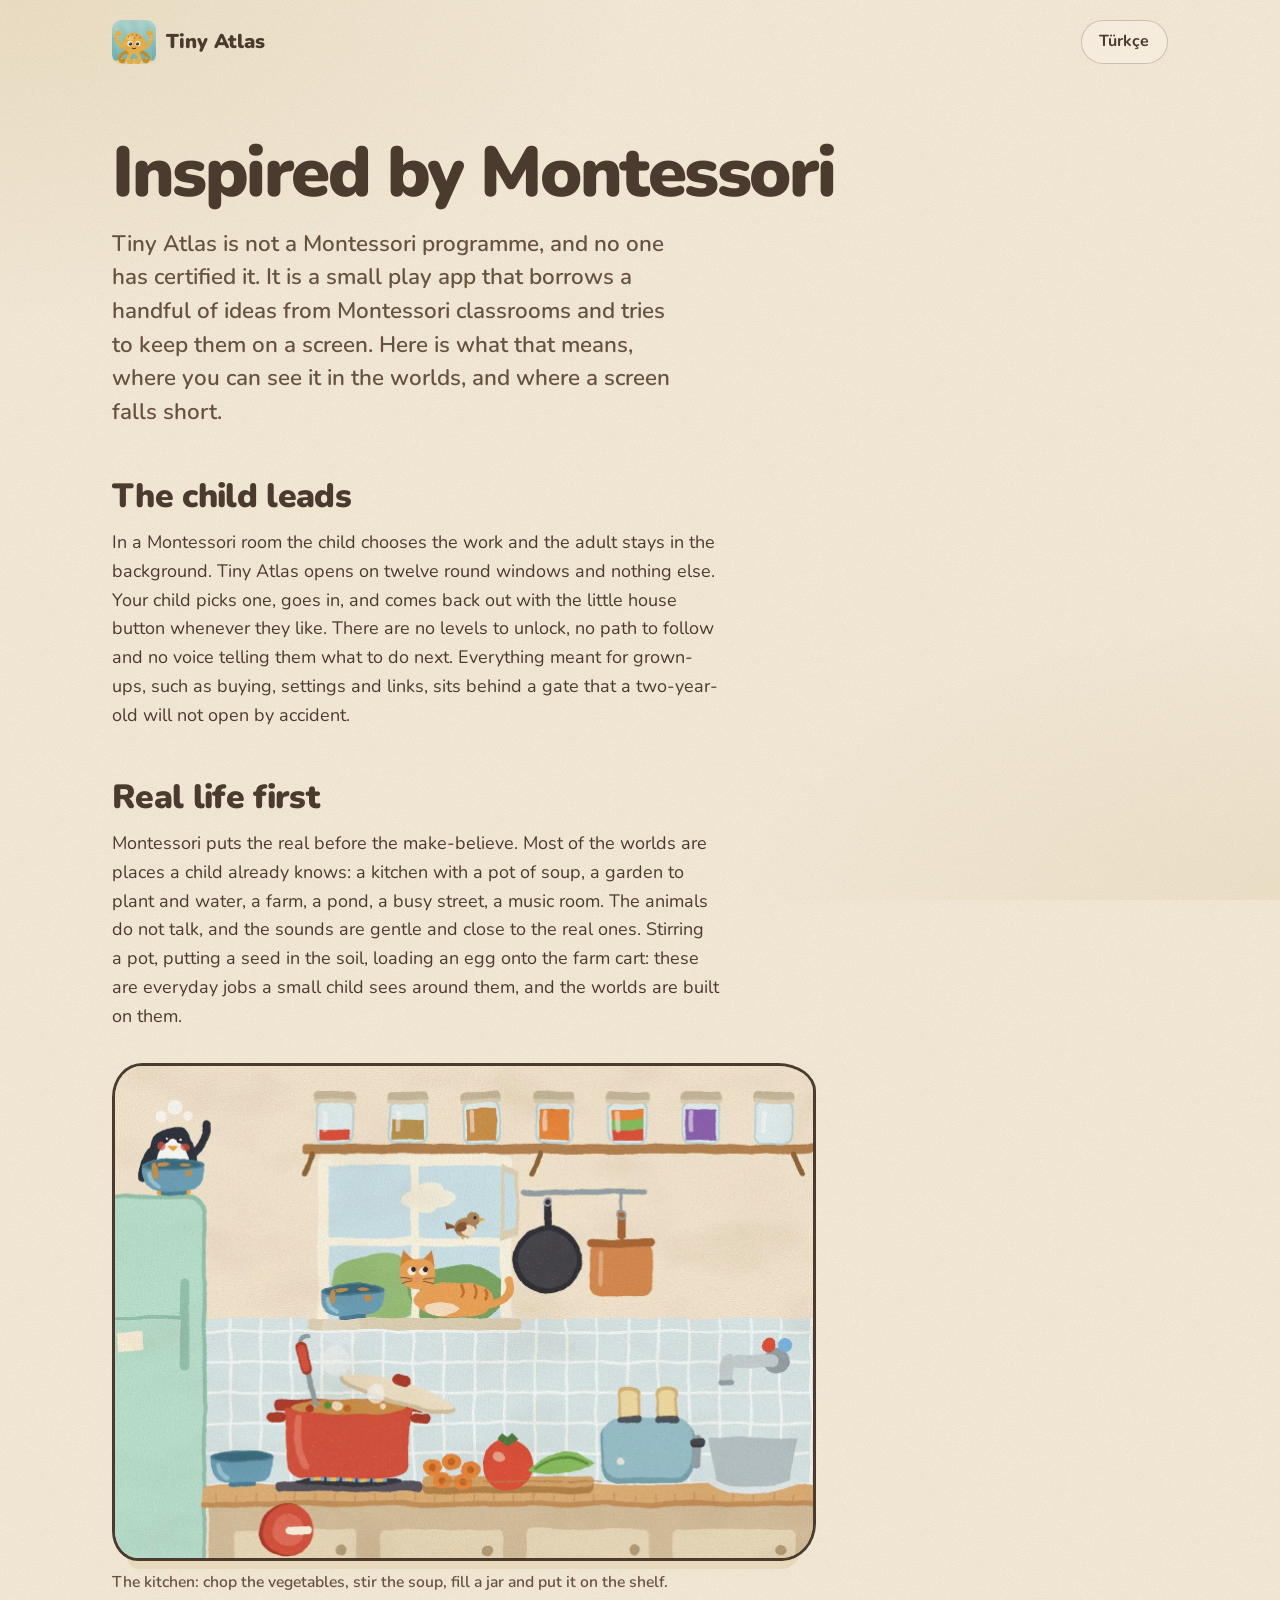
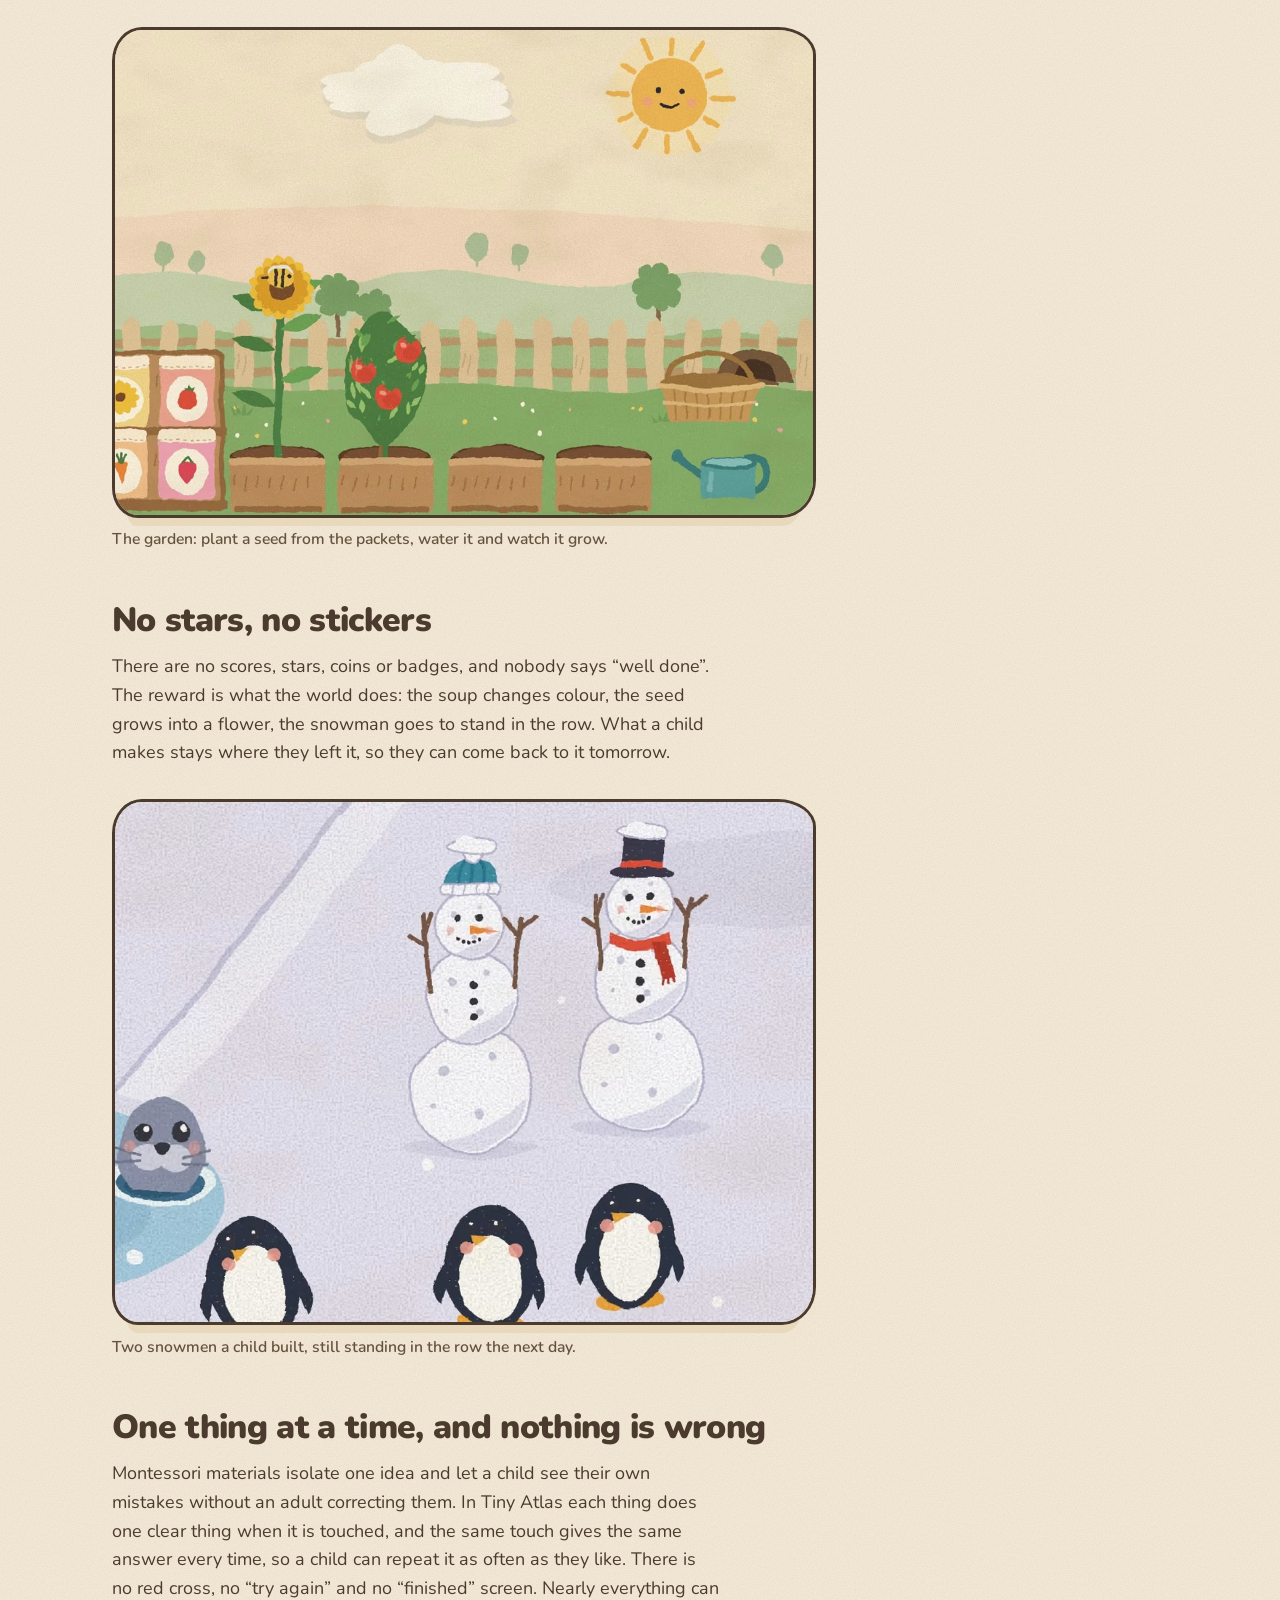
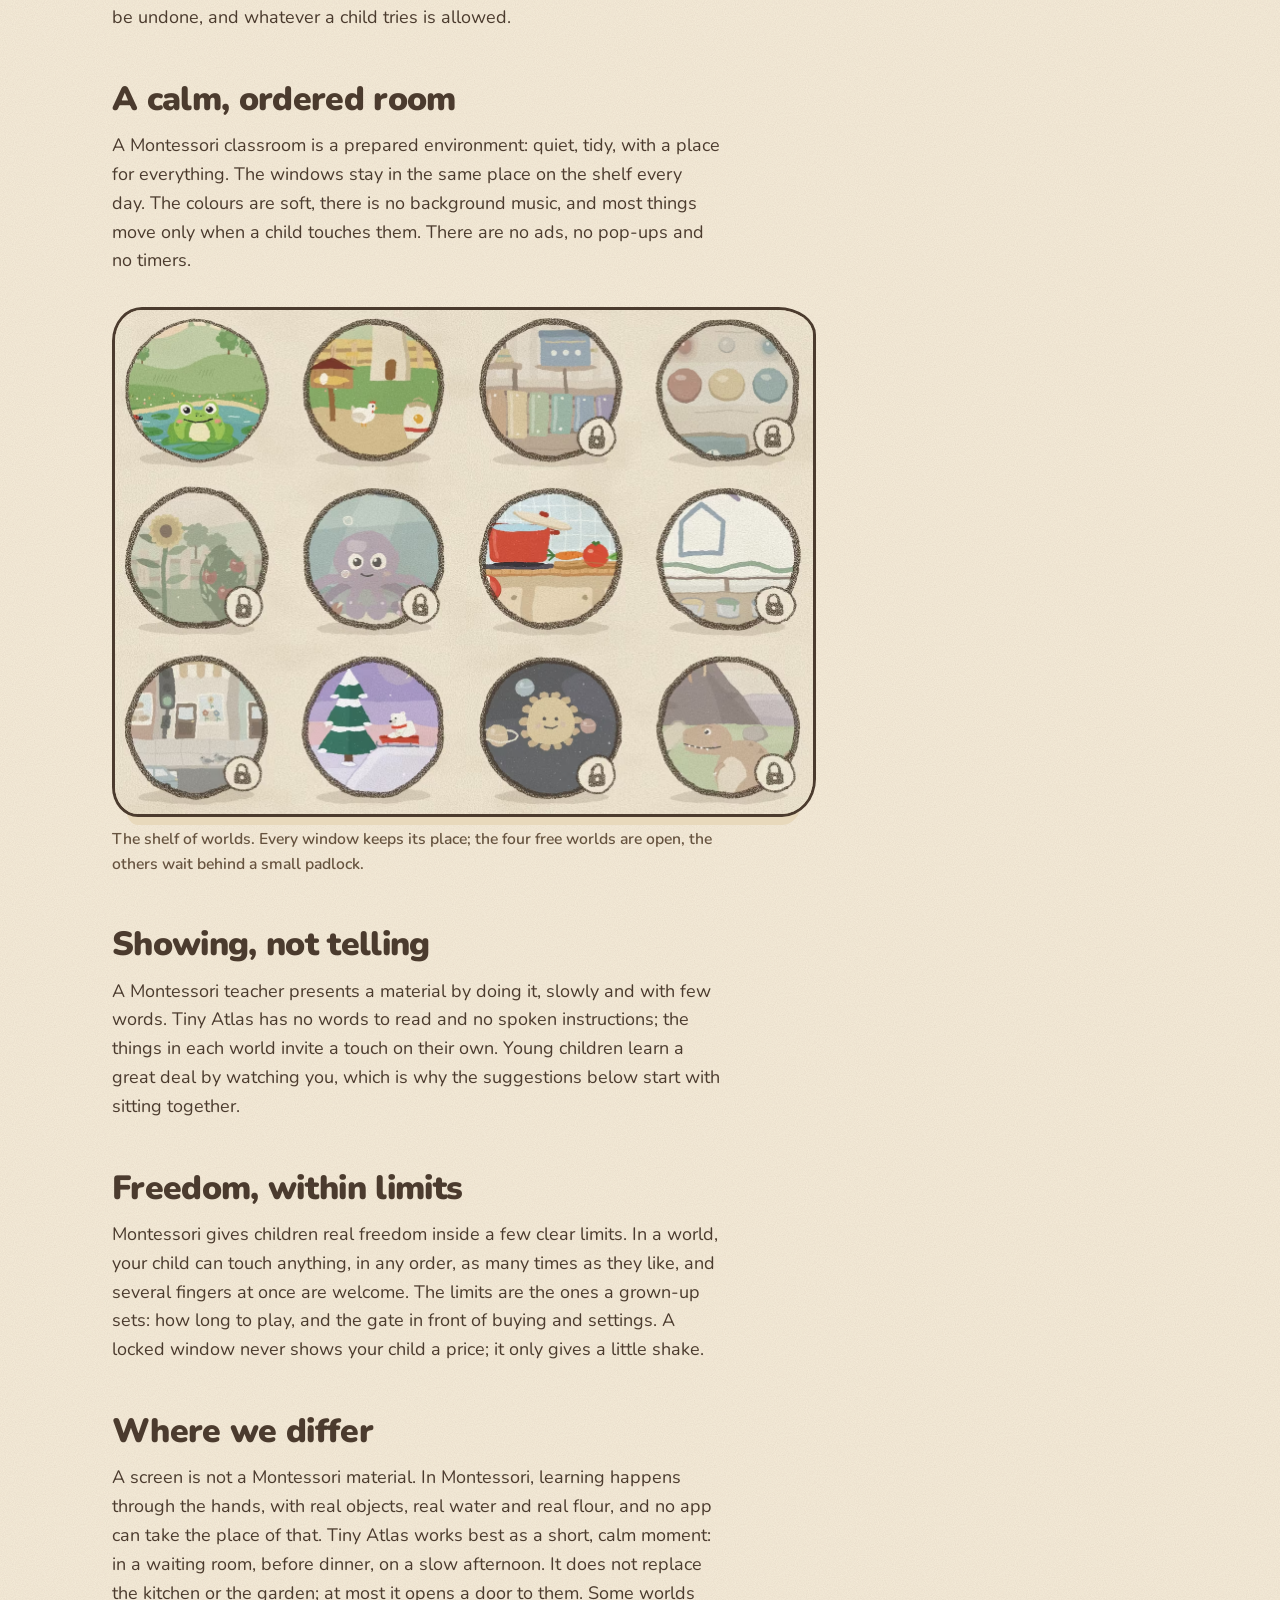
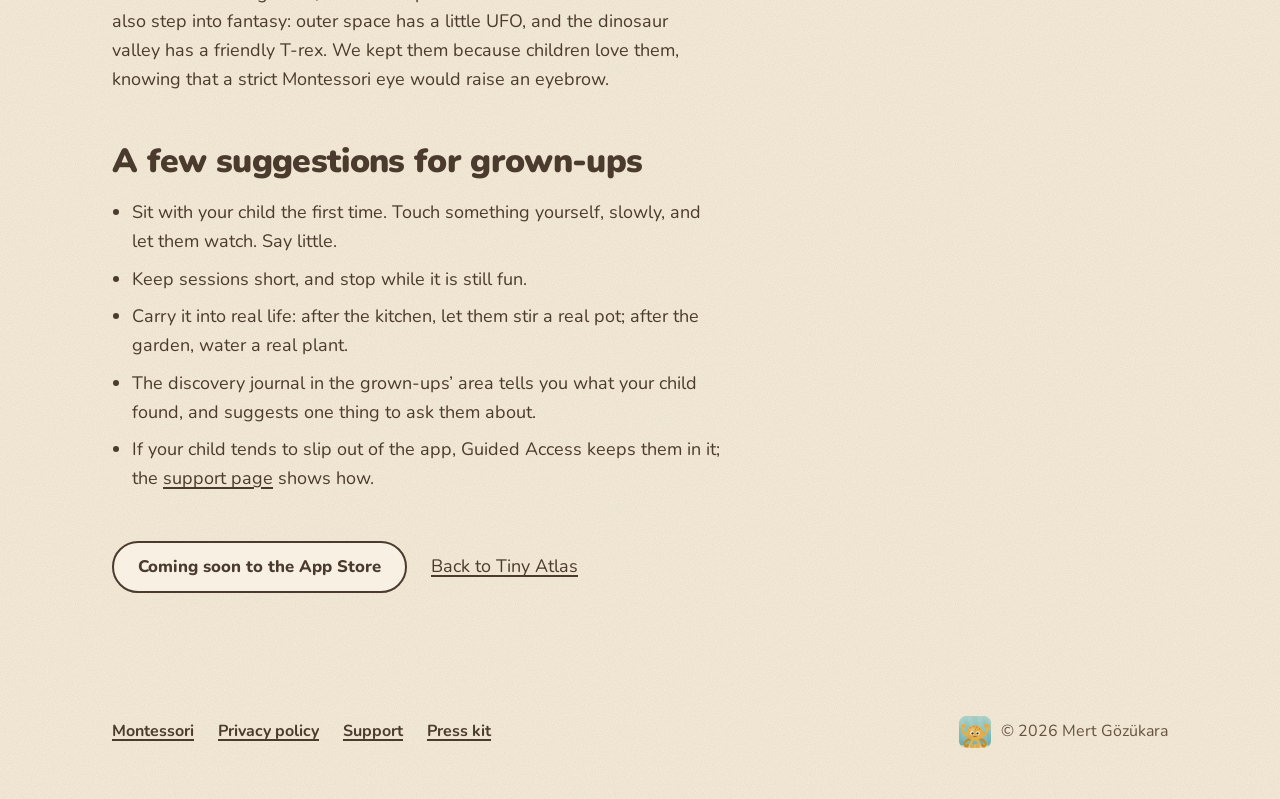
==== montessori/index.html @ 341bbd43 "Montessori: a landing section, an article page in both languages, and SEO - Landing (EN/TR): "Inspir" ====
<!doctype html>
<html lang="en">
<head>
<meta charset="utf-8">
<meta name="viewport" content="width=device-width, initial-scale=1">
<title>How Tiny Atlas follows Montessori ideas – Montessori-inspired play for ages 2–6</title>
<meta name="description" content="Which Montessori principles a play app can keep, how you see them in Tiny Atlas’s worlds, and where a screen falls short. For parents of toddlers and preschool children.">
<link rel="canonical" href="https://playtinyatlas.com/montessori/">
<link rel="alternate" hreflang="en" href="https://playtinyatlas.com/montessori/">
<link rel="alternate" hreflang="tr" href="https://playtinyatlas.com/tr/montessori/">
<link rel="alternate" hreflang="x-default" href="https://playtinyatlas.com/montessori/">
<meta name="theme-color" content="#F3E9D6">
<meta property="og:type" content="article">
<meta property="og:site_name" content="Tiny Atlas">
<meta property="og:title" content="How Tiny Atlas follows Montessori ideas – Montessori-inspired play for ages 2–6">
<meta property="og:description" content="Which Montessori principles a play app can keep, how you see them in Tiny Atlas’s worlds, and where a screen falls short. For parents of toddlers and preschool children.">
<meta property="og:url" content="https://playtinyatlas.com/montessori/">
<meta property="og:image" content="https://playtinyatlas.com/assets/home/kitchen-1400.jpg">
<meta property="og:image:width" content="1400">
<meta property="og:image:height" content="987">
<meta property="og:image:alt" content="The kitchen world: soup bubbling on the stove, vegetables on the board, jars on the shelf and a cat in the window">
<meta property="og:locale" content="en_US">
<meta property="og:locale:alternate" content="tr_TR">
<meta name="twitter:card" content="summary_large_image">
<meta name="twitter:title" content="How Tiny Atlas follows Montessori ideas – Montessori-inspired play for ages 2–6">
<meta name="twitter:description" content="Which Montessori principles a play app can keep, how you see them in Tiny Atlas’s worlds, and where a screen falls short. For parents of toddlers and preschool children.">
<meta name="twitter:image" content="https://playtinyatlas.com/assets/home/kitchen-1400.jpg">
<script type="application/ld+json">{
 "@context": "https://schema.org",
 "@type": "Article",
 "headline": "Inspired by Montessori",
 "description": "Which Montessori principles a play app can keep, how you see them in Tiny Atlas’s worlds, and where a screen falls short. For parents of toddlers and preschool children.",
 "inLanguage": "en",
 "datePublished": "2026-10-12",
 "dateModified": "2026-10-12",
 "author": {
  "@type": "Person",
  "name": "Mert Gözükara"
 },
 "publisher": {
  "@type": "Person",
  "name": "Mert Gözükara"
 },
 "image": [
  "https://playtinyatlas.com/assets/home/kitchen-1400.jpg",
  "https://playtinyatlas.com/assets/home/garden-1200.jpg"
 ],
 "mainEntityOfPage": "https://playtinyatlas.com/montessori/",
 "about": {
  "@type": "SoftwareApplication",
  "name": "Tiny Atlas",
  "applicationCategory": "EducationalApplication",
  "operatingSystem": "iOS, iPadOS"
 }
}</script>
<link rel="icon" href="/favicon.ico" sizes="32x32">
<link rel="icon" type="image/png" sizes="192x192" href="/assets/img/icon-192.png">
<link rel="apple-touch-icon" href="/apple-touch-icon.png">
<link rel="preconnect" href="https://fonts.googleapis.com">
<link rel="preconnect" href="https://fonts.gstatic.com" crossorigin>
<link rel="stylesheet" href="https://fonts.googleapis.com/css2?family=Nunito:wght@400;600;700;800;900&amp;display=swap">
<link rel="stylesheet" href="/assets/site.css">
<link rel="stylesheet" href="/assets/home.css">
</head>
<body>
<a class="skip" href="#main">Skip to content</a>
<header class="top">
  <a class="brand" href="/"><img src="/assets/img/mark.png" alt="" width="44" height="44">Tiny Atlas</a>
  <a class="lang" href="/tr/montessori/" hreflang="tr" lang="tr">Türkçe</a>
</header>
<main id="main" class="page">
 <article class="article">
  <h1>Inspired by Montessori</h1>
  <p class="lede">Tiny Atlas is not a Montessori programme, and no one has certified it. It is a small play app that borrows a handful of ideas from Montessori classrooms and tries to keep them on a screen. Here is what that means, where you can see it in the worlds, and where a screen falls short.</p>
  <h2>The child leads</h2>
  <p>In a Montessori room the child chooses the work and the adult stays in the background. Tiny Atlas opens on twelve round windows and nothing else. Your child picks one, goes in, and comes back out with the little house button whenever they like. There are no levels to unlock, no path to follow and no voice telling them what to do next. Everything meant for grown-ups, such as buying, settings and links, sits behind a gate that a two-year-old will not open by accident.</p>
  <h2>Real life first</h2>
  <p>Montessori puts the real before the make-believe. Most of the worlds are places a child already knows: a kitchen with a pot of soup, a garden to plant and water, a farm, a pond, a busy street, a music room. The animals do not talk, and the sounds are gentle and close to the real ones. Stirring a pot, putting a seed in the soil, loading an egg onto the farm cart: these are everyday jobs a small child sees around them, and the worlds are built on them.</p>
  <figure class="shot"><div class="frame"><picture><source type="image/avif" srcset="/assets/home/kitchen-700.avif 700w, /assets/home/kitchen-1400.avif 1400w" sizes="(min-width: 760px) 44rem, 100vw"><source type="image/webp" srcset="/assets/home/kitchen-700.webp 700w, /assets/home/kitchen-1400.webp 1400w" sizes="(min-width: 760px) 44rem, 100vw"><img src="/assets/home/kitchen-700.jpg" srcset="/assets/home/kitchen-700.jpg 700w, /assets/home/kitchen-1400.jpg 1400w" sizes="(min-width: 760px) 44rem, 100vw" width="1400" height="987" alt="The kitchen world: soup bubbling on the stove, vegetables on the board, jars on the shelf and a cat in the window" loading="lazy" decoding="async"></picture></div><figcaption class="cap">The kitchen: chop the vegetables, stir the soup, fill a jar and put it on the shelf.</figcaption></figure>
  <figure class="shot"><div class="frame"><picture><source type="image/avif" srcset="/assets/home/garden-600.avif 600w, /assets/home/garden-1200.avif 1200w" sizes="(min-width: 760px) 44rem, 100vw"><source type="image/webp" srcset="/assets/home/garden-600.webp 600w, /assets/home/garden-1200.webp 1200w" sizes="(min-width: 760px) 44rem, 100vw"><img src="/assets/home/garden-600.jpg" srcset="/assets/home/garden-600.jpg 600w, /assets/home/garden-1200.jpg 1200w" sizes="(min-width: 760px) 44rem, 100vw" width="1200" height="833" alt="The garden world: a sunflower and a tomato plant in pots by a fence, seed packets and a watering can" loading="lazy" decoding="async"></picture></div><figcaption class="cap">The garden: plant a seed from the packets, water it and watch it grow.</figcaption></figure>
  <h2>No stars, no stickers</h2>
  <p>There are no scores, stars, coins or badges, and nobody says “well done”. The reward is what the world does: the soup changes colour, the seed grows into a flower, the snowman goes to stand in the row. What a child makes stays where they left it, so they can come back to it tomorrow.</p>
  <figure class="shot"><div class="frame"><picture><source type="image/avif" srcset="/assets/home/made-snowmen.avif"><source type="image/webp" srcset="/assets/home/made-snowmen.webp"><img src="/assets/home/made-snowmen.jpg" width="960" height="715" alt="Two snowmen in a bobble hat and a top hat standing in a row by the penguins" loading="lazy" decoding="async"></picture></div><figcaption class="cap">Two snowmen a child built, still standing in the row the next day.</figcaption></figure>
  <h2>One thing at a time, and nothing is wrong</h2>
  <p>Montessori materials isolate one idea and let a child see their own mistakes without an adult correcting them. In Tiny Atlas each thing does one clear thing when it is touched, and the same touch gives the same answer every time, so a child can repeat it as often as they like. There is no red cross, no “try again” and no “finished” screen. Nearly everything can be undone, and whatever a child tries is allowed.</p>
  <h2>A calm, ordered room</h2>
  <p>A Montessori classroom is a prepared environment: quiet, tidy, with a place for everything. The windows stay in the same place on the shelf every day. The colours are soft, there is no background music, and most things move only when a child touches them. There are no ads, no pop-ups and no timers.</p>
  <figure class="shot"><div class="frame"><picture><source type="image/avif" srcset="/assets/home/picker-700.avif 700w, /assets/home/picker-1400.avif 1400w" sizes="(min-width: 760px) 44rem, 100vw"><source type="image/webp" srcset="/assets/home/picker-700.webp 700w, /assets/home/picker-1400.webp 1400w" sizes="(min-width: 760px) 44rem, 100vw"><img src="/assets/home/picker-700.jpg" srcset="/assets/home/picker-700.jpg 700w, /assets/home/picker-1400.jpg 1400w" sizes="(min-width: 760px) 44rem, 100vw" width="1400" height="1011" alt="The world picker: twelve round windows in three rows; the pond, the farm, the kitchen and winter are open, the other eight have a small padlock" loading="lazy" decoding="async"></picture></div><figcaption class="cap">The shelf of worlds. Every window keeps its place; the four free worlds are open, the others wait behind a small padlock.</figcaption></figure>
  <h2>Showing, not telling</h2>
  <p>A Montessori teacher presents a material by doing it, slowly and with few words. Tiny Atlas has no words to read and no spoken instructions; the things in each world invite a touch on their own. Young children learn a great deal by watching you, which is why the suggestions below start with sitting together.</p>
  <h2>Freedom, within limits</h2>
  <p>Montessori gives children real freedom inside a few clear limits. In a world, your child can touch anything, in any order, as many times as they like, and several fingers at once are welcome. The limits are the ones a grown-up sets: how long to play, and the gate in front of buying and settings. A locked window never shows your child a price; it only gives a little shake.</p>
  <h2>Where we differ</h2>
  <p>A screen is not a Montessori material. In Montessori, learning happens through the hands, with real objects, real water and real flour, and no app can take the place of that. Tiny Atlas works best as a short, calm moment: in a waiting room, before dinner, on a slow afternoon. It does not replace the kitchen or the garden; at most it opens a door to them. Some worlds also step into fantasy: outer space has a little UFO, and the dinosaur valley has a friendly T-rex. We kept them because children love them, knowing that a strict Montessori eye would raise an eyebrow.</p>
  <h2>A few suggestions for grown-ups</h2>
  <ul class="tips"><li>Sit with your child the first time. Touch something yourself, slowly, and let them watch. Say little.</li><li>Keep sessions short, and stop while it is still fun.</li><li>Carry it into real life: after the kitchen, let them stir a real pot; after the garden, water a real plant.</li><li>The discovery journal in the grown-ups’ area tells you what your child found, and suggests one thing to ask them about.</li><li>If your child tends to slip out of the app, Guided Access keeps them in it; the <a href="/support/">support page</a> shows how.</li></ul>
  <div class="end">
   <!-- App Store: Apple's official badge goes here once the app is live (see the landing page). -->
   <p class="store-soon">Coming soon to the App Store</p>
   <a href="/">Back to Tiny Atlas</a>
  </div>
 </article>
</main>
<footer class="foot">
  <nav aria-label="Site">
    <a href="/montessori/">Montessori</a>
    <a href="/privacy/">Privacy policy</a>
    <a href="/support/">Support</a>
    <a href="/press/">Press kit</a>
  </nav>
  <p class="mark"><img src="/assets/img/mark.png" alt="" width="32" height="32">© 2026 Mert Gözükara</p>
</footer>
</body>
</html>
---- assets/site.css ----
/* Tiny Atlas: the app's own paper and ink. */
:root {
  --paper: #F3E9D6;
  --paper-light: #F8F1E3;
  --paper-deep: #E8D9BC;
  --ink: #4B3B2E;
  --ink-soft: #66533F;
  --line: rgba(75, 59, 46, 0.24);
  --pond: #D3E2BC;
  --sky: #CFE5EE;
  --sun: #F5DBA5;
  --berry: #F0D0C6;
  --lilac: #DDD5EA;
  --measure: 38rem;
  --gutter: clamp(1.25rem, 5vw, 3rem);
}

*, *::before, *::after { box-sizing: border-box; }

html { -webkit-text-size-adjust: 100%; text-size-adjust: 100%; }

body {
  margin: 0;
  min-height: 100vh;
  display: flex;
  flex-direction: column;
  font-family: "Nunito", ui-rounded, "SF Pro Rounded", system-ui, sans-serif;
  font-size: 1.125rem;
  line-height: 1.6;
  color: var(--ink);
  background-color: var(--paper);
  background-image:
    url("data:image/svg+xml,%3Csvg xmlns='http://www.w3.org/2000/svg' width='220' height='220'%3E%3Cfilter id='n'%3E%3CfeTurbulence type='fractalNoise' baseFrequency='.9' numOctaves='3' stitchTiles='stitch'/%3E%3CfeColorMatrix values='0 0 0 0 .29 0 0 0 0 .23 0 0 0 0 .18 .16 0 0 0 -.04'/%3E%3C/filter%3E%3Crect width='100%25' height='100%25' filter='url(%23n)'/%3E%3C/svg%3E"),
    radial-gradient(ellipse 70% 50% at 0% 0%, rgba(232, 217, 188, 0.7), transparent 70%),
    radial-gradient(ellipse 60% 45% at 100% 100%, rgba(232, 217, 188, 0.55), transparent 70%);
  background-attachment: scroll, fixed, fixed;
}

img, svg { display: block; max-width: 100%; }

a { color: var(--ink); text-decoration-thickness: 1.5px; text-underline-offset: 0.18em; }
a:hover { text-decoration-thickness: 2.5px; }
:focus-visible { outline: 3px solid var(--ink); outline-offset: 3px; border-radius: 6px; }

h1, h2, h3 { line-height: 1.15; margin: 0; text-wrap: balance; }
h1 { font-weight: 900; letter-spacing: -0.02em; }
h2 { font-size: clamp(1.6rem, 3.4vw, 2.1rem); font-weight: 900; letter-spacing: -0.01em; }
h3 { font-size: 1.2rem; font-weight: 800; }
p { margin: 0; text-wrap: pretty; }
p + p { margin-top: 1em; }

.skip {
  position: absolute; left: -999px; top: 0.5rem;
  background: var(--paper-light); padding: 0.5rem 1rem; border: 1.5px solid var(--ink); border-radius: 999px;
}
.skip:focus { left: 0.5rem; z-index: 10; }

/* Header */
.top {
  display: flex; align-items: center; justify-content: space-between; gap: 1rem;
  padding: 1.25rem var(--gutter);
}
.brand { display: inline-flex; align-items: center; gap: 0.6rem; text-decoration: none; font-weight: 900; font-size: 1.25rem; letter-spacing: -0.01em; }
.brand img { width: 44px; height: 44px; }
.brand:hover { text-decoration: none; }
.lang {
  display: inline-flex; align-items: center; min-height: 44px;
  padding: 0.35rem 1.1rem; border: 1.5px solid var(--line); border-radius: 999px;
  text-decoration: none; font-weight: 700; font-size: 1rem; background: rgba(248, 241, 227, 0.6);
}
.lang:hover { border-color: var(--ink); }

main { flex: 1; }

/* Text pages */
.page { padding: clamp(1.5rem, 5vw, 3.5rem) var(--gutter) clamp(3rem, 8vw, 5rem); }
.page h1 { font-size: clamp(2.3rem, 6vw, 3.4rem); margin-bottom: 0.75rem; }
.page .meta { color: var(--ink-soft); font-weight: 600; margin-bottom: 2.25rem; }
.page h2 { font-size: clamp(1.35rem, 3vw, 1.6rem); margin: 2.5rem 0 0.75rem; }
.page p, .page li { max-width: var(--measure); }
.page strong { font-weight: 800; }
.page ul, .page ol { padding-left: 1.25rem; }
.page li + li { margin-top: 0.4rem; }

.big { font-size: clamp(1.25rem, 2.4vw, 1.45rem); line-height: 1.55; }

/* Tinted chip: a soft blob with a line glyph (support pages) */
.chip { width: 3.25rem; height: 3.25rem; }
.chip .bg { stroke: none; }
.chip .glyph { fill: none; stroke: var(--ink); stroke-width: 2.4; stroke-linecap: round; stroke-linejoin: round; }

/* Contact note: full hairline, a soft wash and a tinted chip */
.note {
  display: grid; grid-template-columns: 3.25rem 1fr; gap: 1rem; align-items: center;
  max-width: var(--measure); padding: 1.25rem 1.5rem; margin: 0 0 2.5rem;
  border: 1px solid var(--line); border-radius: 28px;
  background: radial-gradient(ellipse 90% 140% at 0% 0%, rgba(207, 229, 238, 0.75), transparent 60%), var(--paper-light);
}
.note p { margin: 0; }
.note .email { font-size: 1.2rem; }
.note .hint { margin-top: 0.5rem; color: var(--ink-soft); font-size: 1rem; }
.note .chip { grid-row: auto; }
.email { font-weight: 800; overflow-wrap: break-word; }

/* FAQ */
.page .faq { max-width: var(--measure); margin: 0; padding: 0; list-style: none; }
.page .faq > li { margin: 0; }
.faq details { border-top: 1px solid var(--line); }
.faq li:last-child details { border-bottom: 1px solid var(--line); }
.faq summary {
  list-style: none; cursor: pointer; display: flex; justify-content: space-between; align-items: center; gap: 1rem;
  padding: 1.1rem 0; font-weight: 800; font-size: 1.15rem; line-height: 1.35;
}
.faq summary::-webkit-details-marker { display: none; }
.faq summary::after {
  content: ""; flex: 0 0 auto; width: 1.9rem; height: 1.9rem; border-radius: 50%;
  border: 1.5px solid var(--line);
  background: url("data:image/svg+xml,%3Csvg xmlns='http://www.w3.org/2000/svg' viewBox='0 0 20 20'%3E%3Cpath d='M10 5v10M5 10h10' stroke='%234B3B2E' stroke-width='2' stroke-linecap='round'/%3E%3C/svg%3E") center / 0.95rem no-repeat;
}
.faq details[open] summary::after {
  background-image: url("data:image/svg+xml,%3Csvg xmlns='http://www.w3.org/2000/svg' viewBox='0 0 20 20'%3E%3Cpath d='M5 10h10' stroke='%234B3B2E' stroke-width='2' stroke-linecap='round'/%3E%3C/svg%3E");
}
.faq .answer { padding: 0 0 1.4rem; }
.faq .answer p + p, .faq .answer p + ol, .faq .answer ol + p { margin-top: 0.8em; }
.faq ol { margin: 0; }

/* Press */
.facts-table { display: grid; grid-template-columns: max-content 1fr; gap: 0.55rem 1.75rem; max-width: var(--measure); margin: 0; }
.facts-table dt { font-weight: 800; }
.facts-table dd { margin: 0; color: var(--ink-soft); }
.icon-row { display: flex; flex-wrap: wrap; align-items: center; gap: 1.25rem 2rem; }
.icon-row img { width: 128px; height: 128px; border-radius: 28px; border: 1px solid var(--line); }
.downloads { display: flex; flex-wrap: wrap; gap: 0.75rem; list-style: none; padding: 0; margin: 0; }
.button {
  display: inline-flex; align-items: center; min-height: 44px; padding: 0.4rem 1.2rem;
  border: 1.5px solid var(--ink); border-radius: 999px; background: var(--paper-light);
  font-weight: 800; font-size: 1rem; text-decoration: none;
}
.button:hover { background: var(--paper-deep); }
.press-shots { list-style: none; margin: 0; padding: 0; display: grid; gap: 1.25rem; grid-template-columns: repeat(auto-fill, minmax(14rem, 1fr)); max-width: 64rem; }
.press-shots a { display: block; text-decoration: none; font-weight: 700; font-size: 1rem; }
.press-shots img { width: 100%; height: auto; border-radius: 16px; border: 1px solid var(--line); margin-bottom: 0.45rem; }
.press-shots span { display: block; color: var(--ink-soft); font-weight: 600; font-size: 0.9rem; }
.page .press-shots, .page .downloads { padding-left: 0; }
.page .press-shots li, .page .downloads li { margin: 0; }

/* Footer */
.foot {
  padding: 2.5rem var(--gutter) 3rem; display: flex; flex-wrap: wrap; align-items: center; justify-content: space-between; gap: 1rem 2rem;
  font-size: 1rem; color: var(--ink-soft);
}
.foot nav { display: flex; flex-wrap: wrap; gap: 0.25rem 1.5rem; }
.foot nav a { font-weight: 700; display: inline-block; padding: 0.4rem 0; }
.foot .mark { display: inline-flex; align-items: center; gap: 0.6rem; }
.foot .mark img { width: 32px; height: 32px; }

@media (max-width: 640px) {
  body { font-size: 1.0625rem; }
  .facts-table { grid-template-columns: 1fr; gap: 0.1rem; }
  .facts-table dd { margin-bottom: 0.7rem; }
  .foot { flex-direction: column; align-items: flex-start; }
  .note { grid-template-columns: 1fr; gap: 0.75rem; padding: 1.25rem; }
  .note .email { font-size: 1.1rem; }
}

/* One centred column for header, text pages and footer on wide screens */
.top, .page, .foot { width: 100%; max-width: 72rem; margin-left: auto; margin-right: auto; }
---- assets/home.css ----
/* Tiny Atlas landing (/ and /tr/). The paper, ink and footer come from site.css;
   this file is the landing's own: big round windows, one idea per screen. */
:root {
  --night: #26305A;
  --mint: #D6F1DF;
  --leaf: #3E7A55;
  --card: #FFFDF8;
  --page: 78rem;
  --pad: clamp(1rem, 5vw, 3.5rem);
  --step: clamp(5.5rem, 13vw, 11rem);
}

html { overflow-x: hidden; overflow-x: clip; }
.home main { flex: 1; }

/* Header: only the language switch */
.home .top { justify-content: flex-end; padding-top: 1rem; padding-bottom: 0; }

/* Type */
.home h1 {
  font-size: clamp(3.9rem, 11.5vw, 8.75rem);
  font-weight: 900; letter-spacing: -0.045em; line-height: 0.86;
}
.home h2 {
  font-size: clamp(2.6rem, 6.6vw, 5.4rem);
  font-weight: 900; letter-spacing: -0.035em; line-height: 0.94;
  margin: 0;
}
.say {
  margin-top: clamp(1rem, 2vw, 1.5rem);
  max-width: 27ch;
  font-size: clamp(1.15rem, 1.7vw, 1.45rem); line-height: 1.4; font-weight: 600;
  color: var(--ink-soft);
}
.aside {
  margin-top: 1.25rem; max-width: 34ch;
  font-size: 1.02rem; line-height: 1.45; font-weight: 700; color: var(--ink);
}

/* Sections: one idea each, a lot of air between them */
.band { width: 100%; max-width: var(--page); margin: 0 auto; padding: var(--step) var(--pad) 0; }

.split { display: grid; gap: clamp(2rem, 5vw, 4.5rem); align-items: center; }
@media (min-width: 900px) {
  .split { grid-template-columns: minmax(0, 0.85fr) minmax(0, 1.15fr); }
  .split--flip { grid-template-columns: minmax(0, 1.15fr) minmax(0, 0.85fr); }
  .split--flip > .words { order: 2; }
}

/* A round window: the media clipped to a hand-drawn ring, a soft shadow on the paper under it */
.win { position: relative; aspect-ratio: 1; width: 100%; }
.win::after {
  content: ""; position: absolute; left: 12%; right: 12%; bottom: -7%; height: 9%;
  border-radius: 50%; background: var(--paper-deep); z-index: -1;
}
.win__media { position: absolute; inset: 0; overflow: hidden; background: var(--paper-deep); }
.win__media img, .win__media video { width: 100%; height: 100%; object-fit: cover; display: block; }
.win__ring { position: absolute; inset: 0; width: 100%; height: 100%; overflow: visible; fill: none; pointer-events: none; }
.win__ring use { stroke: var(--ink); stroke-width: var(--ring, 4px); stroke-linejoin: round; vector-effect: non-scaling-stroke; }
.win__ring use + use { stroke-width: calc(var(--ring, 4px) * 0.45); opacity: 0.4; }
.clip-a { clip-path: url(#clip-a); -webkit-clip-path: url(#clip-a); }
.clip-b { clip-path: url(#clip-b); -webkit-clip-path: url(#clip-b); }
.clip-c { clip-path: url(#clip-c); -webkit-clip-path: url(#clip-c); }
.clip-d { clip-path: url(#clip-d); -webkit-clip-path: url(#clip-d); }

/* A hand-cut frame for wide pictures: ink all the way round, corners that do not quite match */
.frame {
  position: relative; overflow: hidden; margin: 0;
  border: 3px solid var(--ink);
  border-radius: 30px 38px 34px 26px / 34px 28px 38px 30px;
  background: var(--paper-deep);
  box-shadow: 0 1.4rem 0 -0.9rem var(--paper-deep);
}
.frame img, .frame video { display: block; width: 100%; height: auto; }

/* Hero */
.hero { padding-top: clamp(1.5rem, 5vw, 3.5rem); }
.hero .words { padding-top: 1rem; }
.hero .say { max-width: 24ch; }
.store { margin-top: clamp(1.75rem, 3vw, 2.5rem); display: flex; }
.store-soon {
  display: inline-flex; align-items: center; min-height: 52px;
  padding: 0.75rem 1.5rem; border-radius: 999px;
  border: 2.5px solid var(--ink); background: var(--paper-light);
  font-weight: 800; font-size: 1.05rem; line-height: 1.2; color: var(--ink);
}
.stage { position: relative; width: min(100%, 38rem); margin: 0 auto; padding: 4% 6% 8% 2%; }
.stage .win--big { --ring: 6px; }
.stage .win--s1, .stage .win--s2 { position: absolute; --ring: 3.5px; }
.stage .win--s1 { width: 27%; left: -3%; top: -2%; }
.stage .win--s2 { width: 24%; right: -1%; bottom: 2%; }

/* The one entrance: the windows open, nearest last */
@media (prefers-reduced-motion: no-preference) {
  .stage .win { animation: open 1s cubic-bezier(.2, .9, .3, 1.2) both; }
  .stage .win--big { animation-delay: .05s; }
  .stage .win--s1 { animation-delay: .35s; }
  .stage .win--s2 { animation-delay: .5s; }
  @keyframes open { from { opacity: 0; transform: scale(.82) rotate(-4deg); } }
}

/* The clip's pause button (moving pictures longer than five seconds need one) */
.play {
  position: absolute; z-index: 2; width: 44px; height: 44px; border-radius: 50%;
  border: 2px solid var(--ink); background: var(--paper-light); color: var(--ink);
  display: grid; place-items: center; cursor: pointer; padding: 0;
}
.play svg { width: 16px; height: 16px; fill: currentColor; }
.play .i-play { display: none; }
.play.paused .i-play { display: block; }
.play.paused .i-pause { display: none; }
.play[hidden] { display: none; }
.stage .play { left: 12%; bottom: 10%; }
.frame .play { right: 1rem; bottom: 1rem; }

/* Twelve windows, placed by hand rather than on a strict grid */
.twelve .words { text-align: center; }
.twelve h2 { margin: 0 auto; }
.worlds {
  list-style: none; margin: clamp(2.5rem, 6vw, 4.5rem) auto 0; padding: 0;
  display: grid; grid-template-columns: repeat(3, 1fr); gap: 1.6rem 1rem;
  max-width: 68rem;
}
.worlds li { --ring: 3px; }
.worlds li:nth-child(3n+2) { transform: translateY(1.2rem); }
@media (min-width: 760px) {
  .worlds { grid-template-columns: repeat(6, 1fr); gap: 2.4rem clamp(1rem, 2.2vw, 2rem); }
  .worlds li:nth-child(3n+2) { transform: none; }
  .worlds li:nth-child(even) { transform: translateY(1.6rem); }
}
@media (hover: hover) and (prefers-reduced-motion: no-preference) {
  .worlds .win { transition: transform .35s cubic-bezier(.2, .9, .3, 1.3); }
  .worlds li:hover .win { transform: rotate(-5deg) scale(1.06); }
}

/* Touch: the clip runs the whole width */
.touch .frame { margin-top: clamp(2rem, 4vw, 3.25rem); }
.touch .frame video { aspect-ratio: 1280 / 908; object-fit: cover; }

/* What they make: three pieces, laid out like a small wall */
.made-wall { display: grid; gap: clamp(1rem, 2.4vw, 1.75rem); }
@media (min-width: 640px) {
  .made-wall { grid-template-columns: 1.05fr 1fr; align-items: center; }
  .made-wall .p1 { grid-row: span 2; transform: rotate(-1.2deg); }
  .made-wall .p2 { transform: rotate(1deg) translateX(-0.5rem); }
  .made-wall .p3 { transform: rotate(-0.6deg); }
}

/* Journal: the grown-ups' page, drawn in the page's own type */
.journal {
  margin: 0; padding: clamp(1.1rem, 3vw, 1.75rem);
  background: #F4EEE4; border: 1px solid var(--line);
  border-radius: 34px 30px 36px 28px;
  box-shadow: 0 1.4rem 0 -0.9rem var(--paper-deep);
  display: grid; gap: 0.75rem; max-width: 34rem; justify-self: center; width: 100%;
  font-size: 1rem; line-height: 1.4; transform: rotate(-1deg);
}
.journal .j-title { font-weight: 900; font-size: 1.35rem; padding: 0 0.25rem 0.25rem; display: flex; align-items: center; gap: 0.6rem; }
.journal .j-title::before {
  content: ""; width: 0.6rem; height: 0.6rem; border-left: 2.5px solid var(--ink); border-bottom: 2.5px solid var(--ink);
  transform: rotate(45deg); margin-left: 0.25rem;
}
.j-card { background: var(--card); border-radius: 18px; padding: 0.95rem 1.1rem; }
.j-card.ask { background: var(--mint); }
.j-card b { display: block; font-weight: 800; font-size: 1.08rem; margin-bottom: 0.35rem; }
.j-find + .j-find { margin-top: 0.7rem; }
.j-find span { display: flex; justify-content: space-between; gap: 1rem; font-size: 0.88rem; font-weight: 700; color: var(--leaf); }
.j-find span i { font-style: normal; font-weight: 600; color: var(--ink-soft); }
.j-note { font-size: 0.88rem; color: var(--ink-soft); padding: 0.25rem 0.25rem 0; }

/* Price: the real picker, and the store again */
.price .store { margin-top: 1.75rem; }

/* Footer on the landing: one line, the language switch with the rest */
.home .foot { max-width: var(--page); margin: 0 auto; width: 100%; padding: var(--step) var(--pad) 2.5rem; }

@media (max-width: 899px) {
  .hero .split { gap: 2.25rem; }
  .stage { width: min(100%, 30rem); }
}
@media (max-width: 480px) {
  .stage { padding: 6% 4% 10% 4%; }
  .stage .play { left: 8%; bottom: 8%; }
  .frame { border-width: 2.5px; border-radius: 22px 28px 24px 20px / 24px 20px 28px 22px; }
}
@media (prefers-reduced-motion: reduce) {
  .journal, .made-wall .p1, .made-wall .p2, .made-wall .p3 { transform: none; }
}
.vh { position: absolute; width: 1px; height: 1px; margin: -1px; padding: 0; overflow: hidden; clip: rect(0 0 0 0); white-space: nowrap; border: 0; }
figure.win { margin: 0; }
.nw { white-space: nowrap; }
@media (min-width: 900px) {
  .hero .split { grid-template-columns: minmax(0, 0.8fr) minmax(0, 1.2fr); }
  .hero .stage { width: min(100%, 44rem); }
  .made .split { grid-template-columns: minmax(0, 0.95fr) minmax(0, 1.05fr); }
}

/* Montessori: a few short principles beside the real-life worlds */
.principles { list-style: none; margin: clamp(1.4rem, 2.5vw, 2rem) 0 0; padding: 0; max-width: 30rem; }
.principles li {
  position: relative; padding: 0.85rem 0 0.85rem 2.1rem;
  font-size: clamp(1.08rem, 1.5vw, 1.25rem); line-height: 1.38; font-weight: 700;
  border-top: 1px solid var(--line);
}
.principles li:last-child { border-bottom: 1px solid var(--line); }
.principles li::before {
  content: ""; position: absolute; left: 0.2rem; top: 1.12rem; width: 0.95rem; height: 0.95rem;
  border: 2.5px solid var(--ink); border-radius: 52% 48% 55% 45% / 47% 55% 45% 53%;
}
.more { margin-top: 1.5rem; font-weight: 800; font-size: 1.08rem; }
.more a { text-decoration-thickness: 2px; }
.m-stage { position: relative; padding: 8% 10% 12% 4%; }
.m-stage .frame { transform: rotate(0.8deg); }
.m-stage .win { position: absolute; --ring: 3.5px; }
.m-stage .m-w1 { width: 30%; right: 0; top: -2%; }
.m-stage .m-w2 { width: 26%; left: -2%; bottom: 0; }
@media (prefers-reduced-motion: reduce) { .m-stage .frame { transform: none; } }

/* The Montessori article */
.article { max-width: 46rem; }
.article h1 { font-size: clamp(2.6rem, 7vw, 4.4rem); font-weight: 900; letter-spacing: -0.035em; line-height: 0.95; margin-bottom: 1.25rem; }
.article .lede { font-size: clamp(1.2rem, 2.2vw, 1.4rem); line-height: 1.5; font-weight: 600; color: var(--ink-soft); max-width: 36rem; }
.article h2 { font-size: clamp(1.6rem, 3.6vw, 2.1rem); font-weight: 900; letter-spacing: -0.02em; margin: 3rem 0 0.8rem; }
.article p { max-width: 38rem; }
.article .frame { margin: 2rem 0 0.6rem; max-width: 44rem; }
.article figcaption.cap { font-size: 0.98rem; color: var(--ink-soft); font-weight: 600; max-width: 38rem; margin-top: 0.4rem; }
.article figure.shot { margin: 2rem 0 0; }
.article figure.shot .frame { margin: 0 0 0.6rem; }
.article ul.tips { padding-left: 1.25rem; max-width: 38rem; }
.article ul.tips li + li { margin-top: 0.55rem; }
.article .end { margin-top: 3rem; display: flex; flex-wrap: wrap; align-items: center; gap: 1rem 1.5rem; }
.article .store-soon { margin: 0; }
.article .pair { display: grid; gap: 1rem; margin: 2rem 0 0; grid-template-columns: 1fr 1fr; max-width: 44rem; }
.article .pair .frame { margin: 0; }
@media (max-width: 560px) { .article .pair { grid-template-columns: 1fr; } }
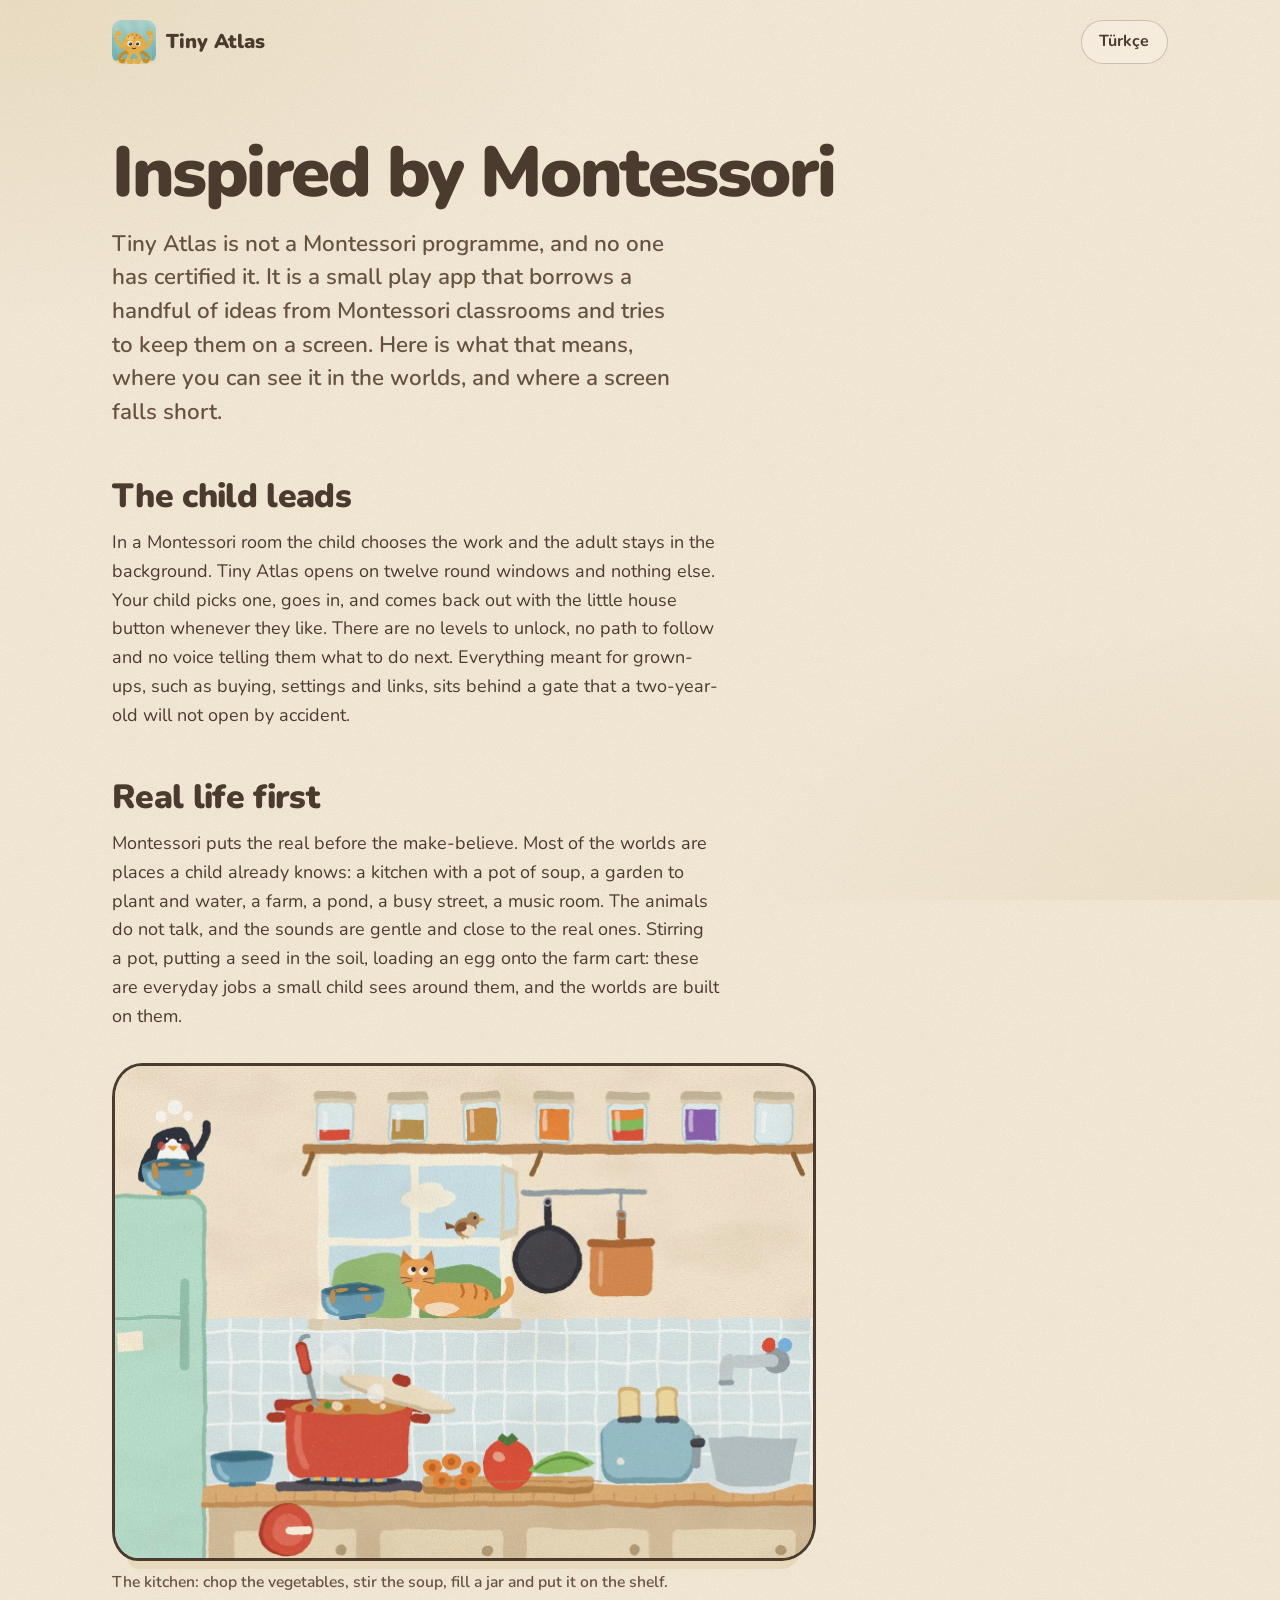
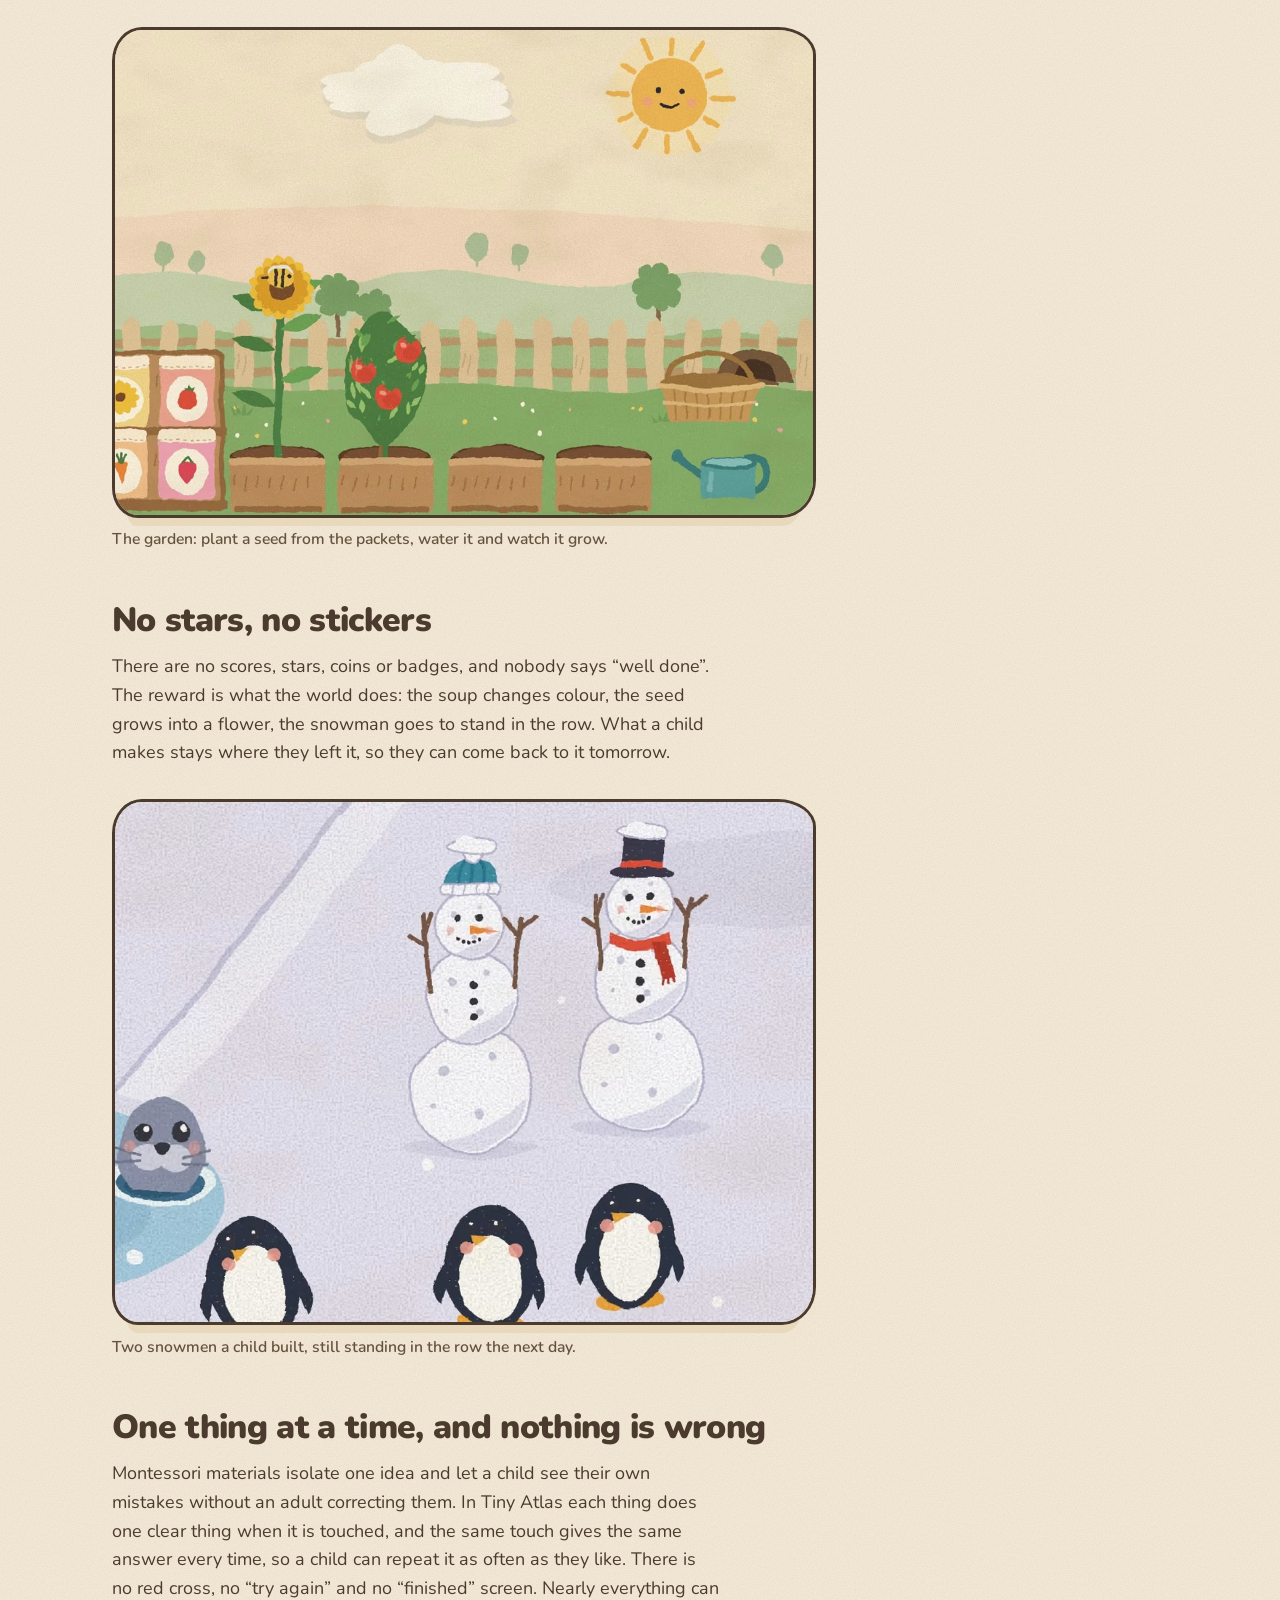
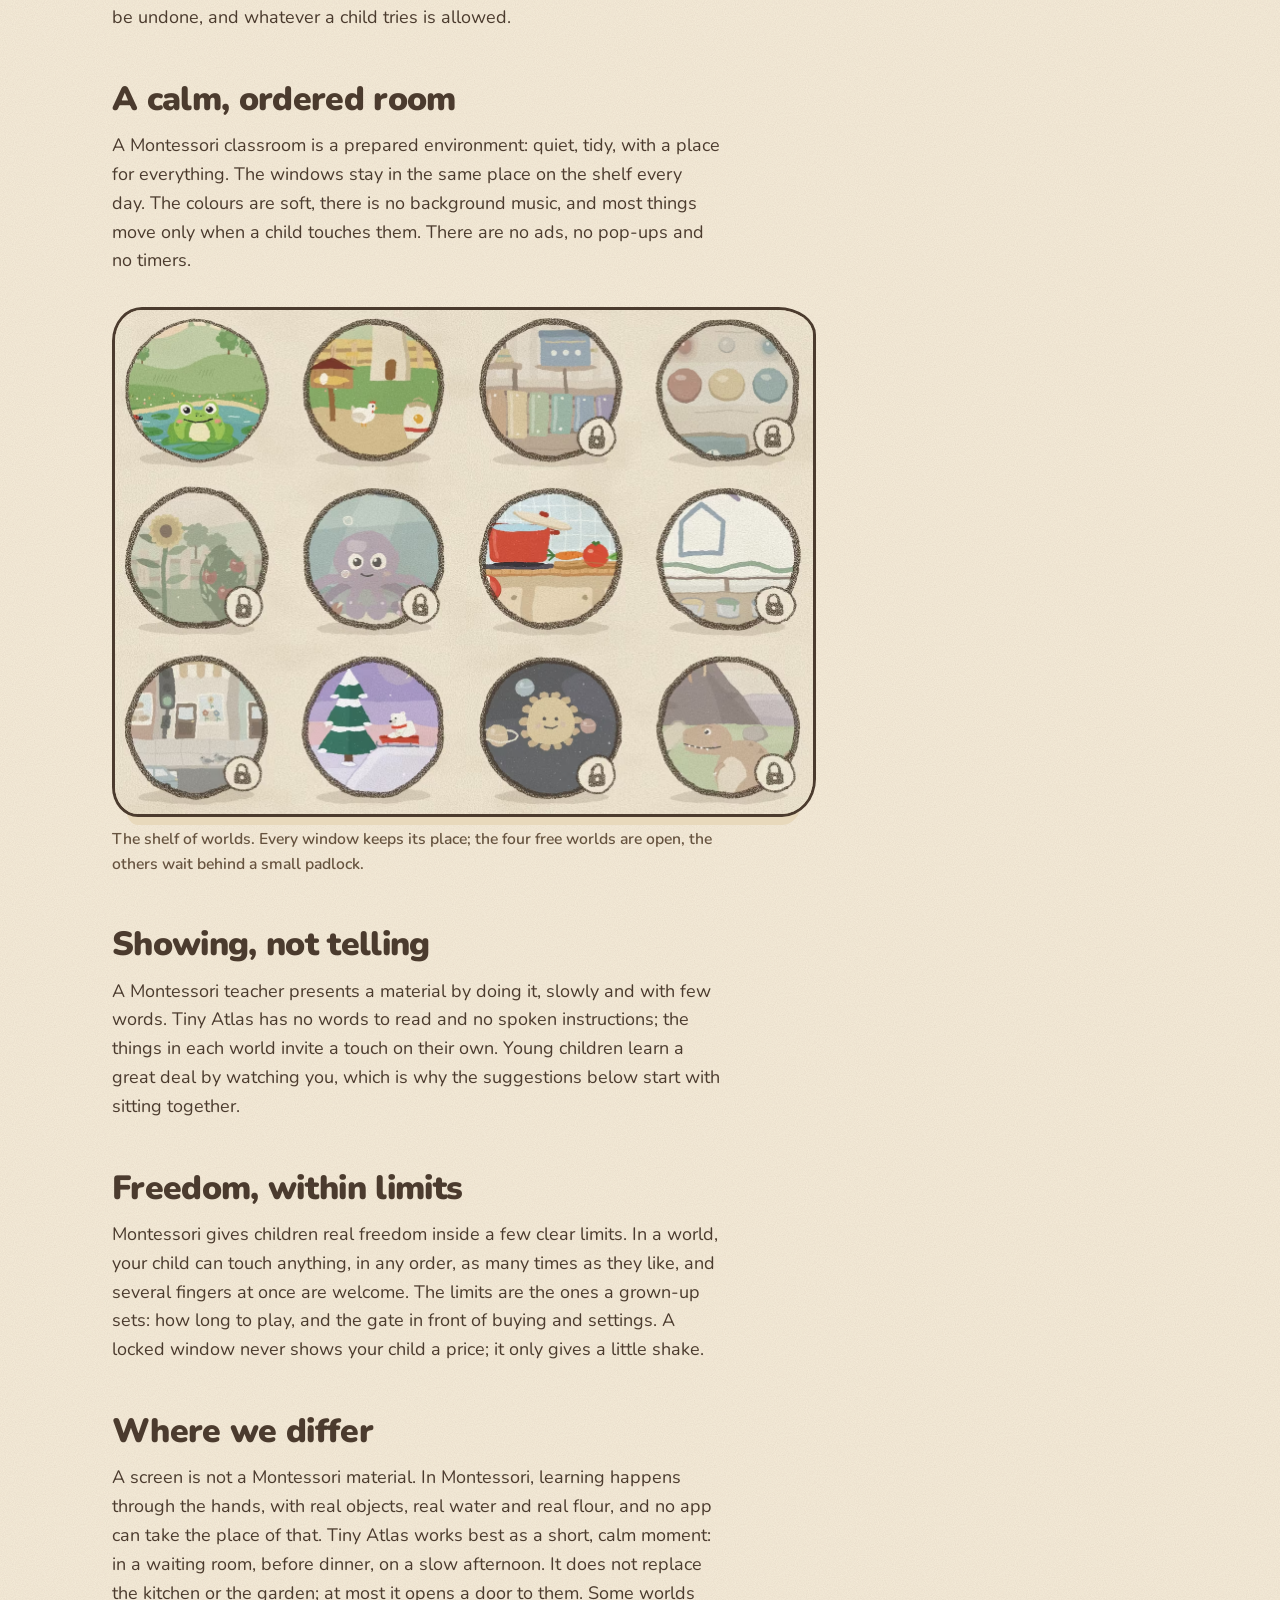
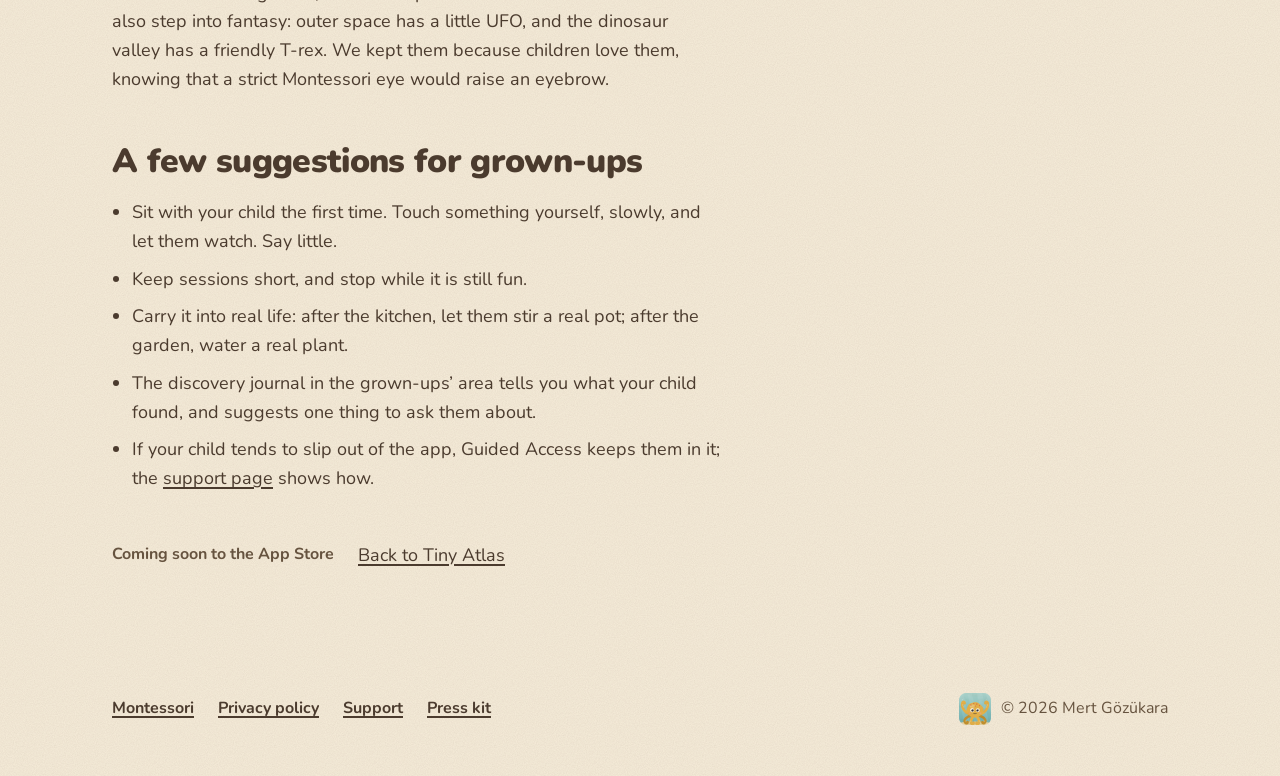
==== commit 0c168ea9: "Landing: a bright hero, an honest call to action, and a stage for the twelve worlds - Hero (EN/TR): " ====
--- a/montessori/index.html
+++ b/montessori/index.html
@@ -96,7 +96,7 @@
   <ul class="tips"><li>Sit with your child the first time. Touch something yourself, slowly, and let them watch. Say little.</li><li>Keep sessions short, and stop while it is still fun.</li><li>Carry it into real life: after the kitchen, let them stir a real pot; after the garden, water a real plant.</li><li>The discovery journal in the grown-ups’ area tells you what your child found, and suggests one thing to ask them about.</li><li>If your child tends to slip out of the app, Guided Access keeps them in it; the <a href="/support/">support page</a> shows how.</li></ul>
   <div class="end">
    <!-- App Store: Apple's official badge goes here once the app is live (see the landing page). -->
-   <p class="store-soon">Coming soon to the App Store</p>
+   <p class="soon">Coming soon to the App Store</p>
    <a href="/">Back to Tiny Atlas</a>
   </div>
  </article>
--- a/assets/home.css
+++ b/assets/home.css
@@ -73,17 +73,28 @@
 }
 .frame img, .frame video { display: block; width: 100%; height: auto; }
 
-/* Hero */
-.hero { padding-top: clamp(1.5rem, 5vw, 3.5rem); }
-.hero .words { padding-top: 1rem; }
-.hero .say { max-width: 24ch; }
-.store { margin-top: clamp(1.75rem, 3vw, 2.5rem); display: flex; }
-.store-soon {
-  display: inline-flex; align-items: center; min-height: 52px;
-  padding: 0.75rem 1.5rem; border-radius: 999px;
-  border: 2.5px solid var(--ink); background: var(--paper-light);
-  font-weight: 800; font-size: 1.05rem; line-height: 1.2; color: var(--ink);
-}
+/* Hero: the name, the pond, one line, the way to the worlds */
+.hero { padding-top: clamp(0.5rem, 3vw, 2.5rem); }
+.hero-grid { display: grid; gap: 0 clamp(2rem, 5vw, 4.5rem); grid-template-columns: minmax(0, 1fr); }
+.hero-grid h1 { margin-bottom: 0.4rem; }
+.hero .say { max-width: 24ch; margin-top: 0.4rem; }
+@media (min-width: 900px) {
+  .hero-grid { grid-template-columns: minmax(0, 0.8fr) minmax(0, 1.2fr); grid-template-rows: 1fr auto auto auto 1fr; }
+  .hero-grid h1 { grid-column: 1; grid-row: 2; }
+  .hero-grid .say { grid-column: 1; grid-row: 3; }
+  .hero-grid .cta { grid-column: 1; grid-row: 4; }
+  .hero-grid .stage { grid-column: 2; grid-row: 1 / 6; }
+}
+.cta { margin-top: clamp(1.4rem, 3vw, 2.25rem); display: flex; flex-wrap: wrap; align-items: center; gap: 0.75rem 1.25rem; }
+.go {
+  display: inline-flex; align-items: center; min-height: 50px;
+  padding: 0.7rem 1.5rem; border-radius: 999px;
+  background: var(--ink); color: var(--paper-light);
+  font-weight: 800; font-size: 1.08rem; line-height: 1.2; text-decoration: none;
+}
+.go:hover { background: #3a2d22; }
+.soon { margin: 0; font-size: 1rem; font-weight: 700; color: var(--ink-soft); }
+.store { margin-top: 1.5rem; }
 .stage { position: relative; width: min(100%, 38rem); margin: 0 auto; padding: 4% 6% 8% 2%; }
 .stage .win--big { --ring: 6px; }
 .stage .win--s1, .stage .win--s2 { position: absolute; --ring: 3.5px; }
@@ -113,29 +124,32 @@
 .stage .play { left: 12%; bottom: 10%; }
 .frame .play { right: 1rem; bottom: 1rem; }
 
-/* Twelve windows, placed by hand rather than on a strict grid */
-.twelve .words { text-align: center; }
-.twelve h2 { margin: 0 auto; }
-.worlds {
-  list-style: none; margin: clamp(2.5rem, 6vw, 4.5rem) auto 0; padding: 0;
-  display: grid; grid-template-columns: repeat(3, 1fr); gap: 1.6rem 1rem;
-  max-width: 68rem;
-}
-.worlds li { --ring: 3px; }
-.worlds li:nth-child(3n+2) { transform: translateY(1.2rem); }
-@media (min-width: 760px) {
-  .worlds { grid-template-columns: repeat(6, 1fr); gap: 2.4rem clamp(1rem, 2.2vw, 2rem); }
-  .worlds li:nth-child(3n+2) { transform: none; }
-  .worlds li:nth-child(even) { transform: translateY(1.6rem); }
-}
-@media (hover: hover) and (prefers-reduced-motion: no-preference) {
-  .worlds .win { transition: transform .35s cubic-bezier(.2, .9, .3, 1.3); }
-  .worlds li:hover .win { transform: rotate(-5deg) scale(1.06); }
-}
-
-/* Touch: the clip runs the whole width */
-.touch .frame { margin-top: clamp(2rem, 4vw, 3.25rem); }
-.touch .frame video { aspect-ratio: 1280 / 908; object-fit: cover; }
+/* The worlds: twelve windows and one screen that opens on the one chosen */
+.worlds .words { text-align: center; }
+.worlds h2 { margin: 0 auto; }
+.ws { display: grid; gap: clamp(1.5rem, 3vw, 2.5rem); margin-top: clamp(2rem, 5vw, 3.5rem); align-items: center; }
+@media (min-width: 900px) {
+  .ws { grid-template-columns: minmax(0, 0.9fr) minmax(0, 1.1fr); }
+  .ws .picker { order: -1; }
+}
+.screen { margin: 0; }
+.screen-in { position: relative; aspect-ratio: 3 / 2; background: var(--paper-deep); }
+.screen-in video { position: absolute; inset: 0; width: 100%; height: 100%; object-fit: cover; display: block; }
+.screen-name { display: block; padding: 0.75rem 1.1rem 0.85rem; background: var(--paper-light); font-weight: 800; font-size: 1.1rem; line-height: 1.3; }
+.screen .play { top: 1rem; right: 1rem; bottom: auto; }
+.picker { list-style: none; margin: 0; padding: 0; display: grid; grid-template-columns: repeat(4, 1fr); gap: clamp(0.6rem, 2vw, 1.4rem) clamp(0.4rem, 1.6vw, 1.1rem); }
+.pick {
+  display: block; width: 100%; padding: 0; border: 0; background: none; cursor: pointer;
+  border-radius: 50%; color: inherit; --ring: 2.5px;
+}
+.pick .win { display: block; transition: transform .3s cubic-bezier(.2, .9, .3, 1.3); }
+.pick .win::after { transition: background .2s; }
+.pick[aria-pressed="true"] { --ring: 5px; }
+.pick[aria-pressed="true"] .win { transform: scale(1.14) translateY(-4%) rotate(-3deg); }
+.pick[aria-pressed="true"] .win::after { background: var(--ink); opacity: 0.85; }
+@media (hover: hover) { .pick:hover .win { transform: scale(1.06) rotate(-3deg); } .pick[aria-pressed="true"]:hover .win { transform: scale(1.14) translateY(-4%) rotate(-3deg); } }
+.pick:focus-visible { outline: 3px solid var(--ink); outline-offset: 4px; }
+@media (prefers-reduced-motion: reduce) { .pick .win { transition: none; } }
 
 /* What they make: three pieces, laid out like a small wall */
 .made-wall { display: grid; gap: clamp(1rem, 2.4vw, 1.75rem); }
@@ -229,7 +243,9 @@
 .article ul.tips { padding-left: 1.25rem; max-width: 38rem; }
 .article ul.tips li + li { margin-top: 0.55rem; }
 .article .end { margin-top: 3rem; display: flex; flex-wrap: wrap; align-items: center; gap: 1rem 1.5rem; }
-.article .store-soon { margin: 0; }
+
 .article .pair { display: grid; gap: 1rem; margin: 2rem 0 0; grid-template-columns: 1fr 1fr; max-width: 44rem; }
 .article .pair .frame { margin: 0; }
 @media (max-width: 560px) { .article .pair { grid-template-columns: 1fr; } }
+@media (max-width: 899px) { .hero-grid .stage { margin-top: 1rem; } }
+@media (prefers-reduced-motion: no-preference) { html { scroll-behavior: smooth; } }
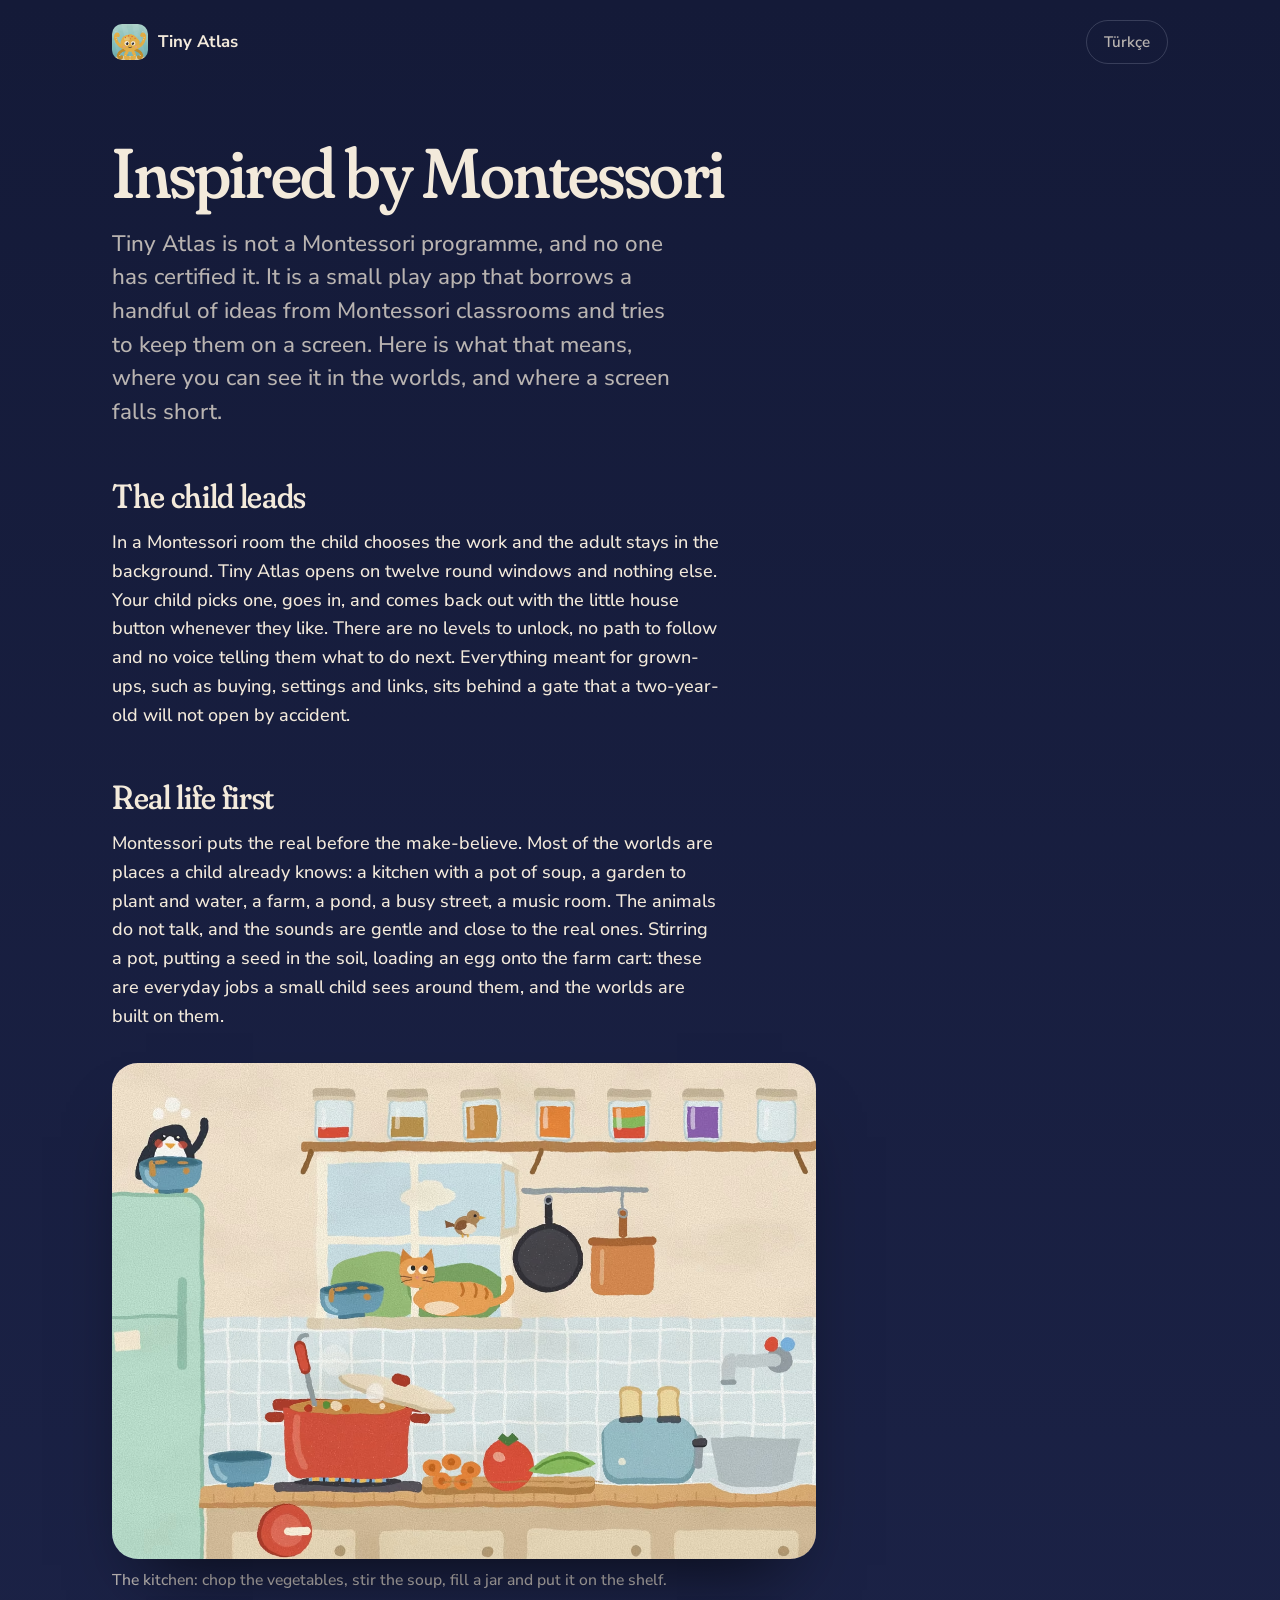
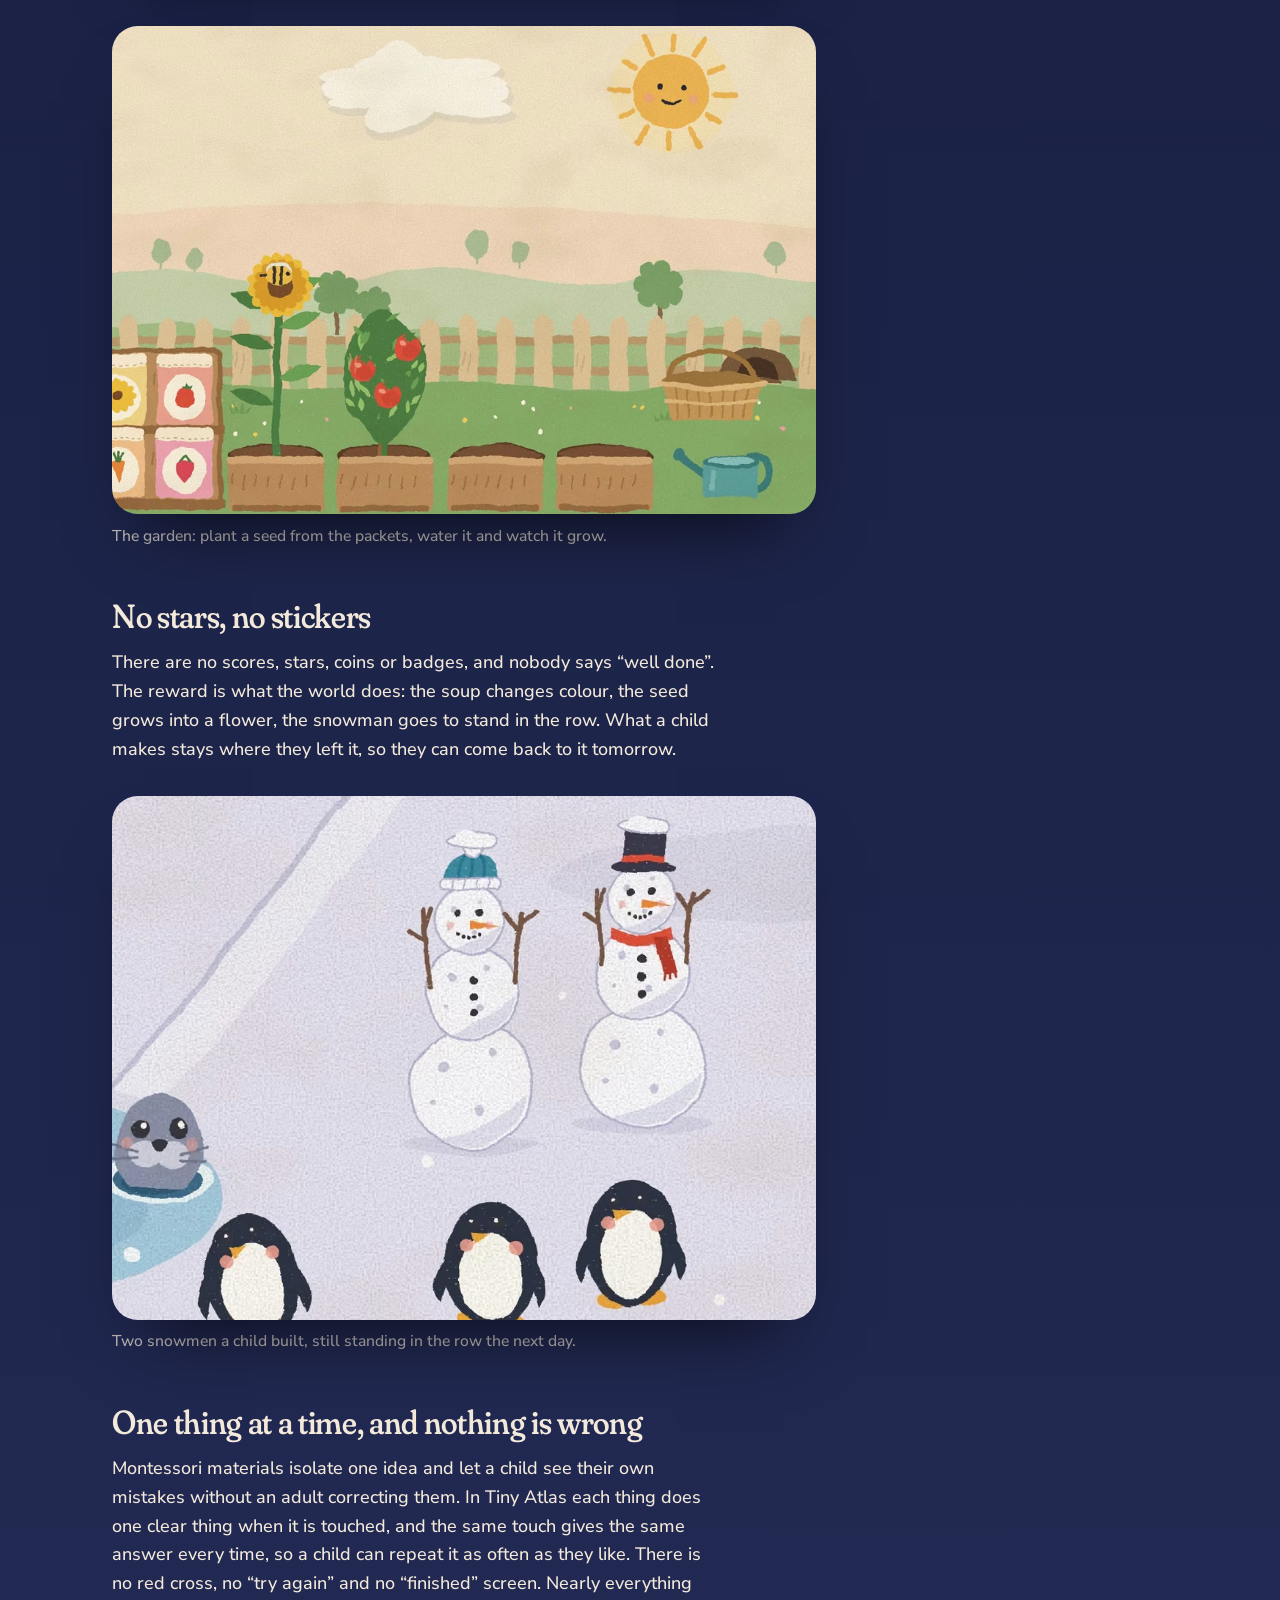
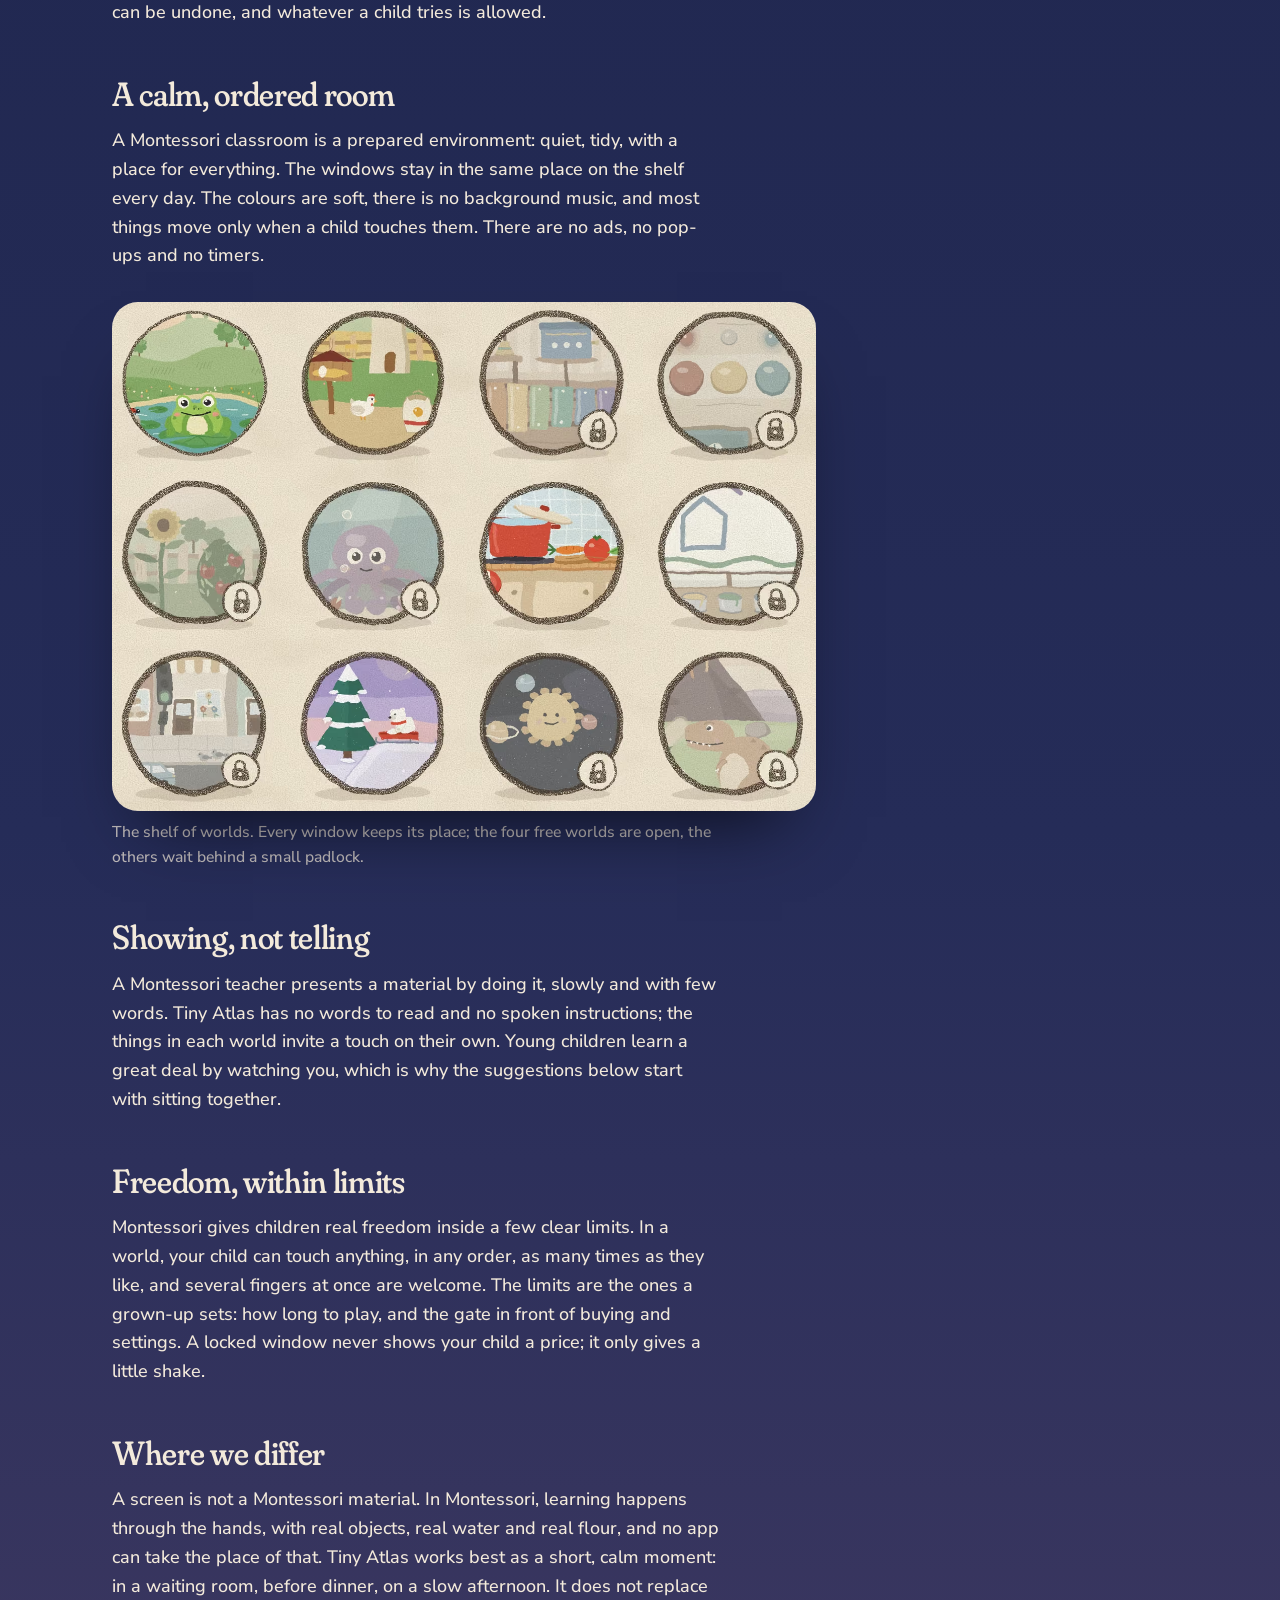
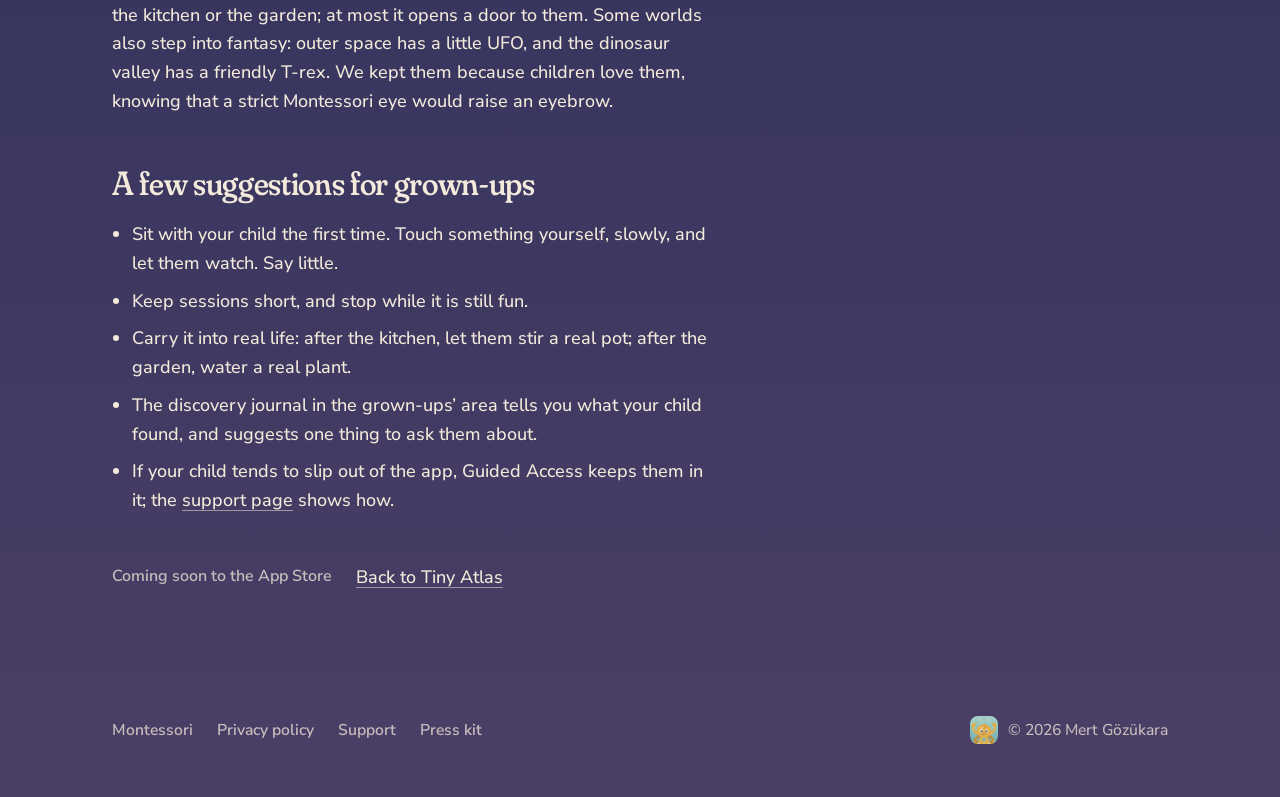
==== commit 5b65be6b: "Night: the whole site moves onto the pond's own night sky, the direction the owner chose (14 Oct) fr" ====
--- a/montessori/index.html
+++ b/montessori/index.html
@@ -9,7 +9,7 @@
 <link rel="alternate" hreflang="en" href="https://playtinyatlas.com/montessori/">
 <link rel="alternate" hreflang="tr" href="https://playtinyatlas.com/tr/montessori/">
 <link rel="alternate" hreflang="x-default" href="https://playtinyatlas.com/montessori/">
-<meta name="theme-color" content="#F3E9D6">
+<meta name="theme-color" content="#151B3A">
 <meta property="og:type" content="article">
 <meta property="og:site_name" content="Tiny Atlas">
 <meta property="og:title" content="How Tiny Atlas follows Montessori ideas – Montessori-inspired play for ages 2–6">
@@ -58,7 +58,7 @@
 <link rel="apple-touch-icon" href="/apple-touch-icon.png">
 <link rel="preconnect" href="https://fonts.googleapis.com">
 <link rel="preconnect" href="https://fonts.gstatic.com" crossorigin>
-<link rel="stylesheet" href="https://fonts.googleapis.com/css2?family=Nunito:wght@400;600;700;800;900&amp;display=swap">
+<link rel="stylesheet" href="https://fonts.googleapis.com/css2?family=Fraunces:ital,opsz,wght,SOFT@0,9..144,400..700,100;1,9..144,400..700,100&amp;family=Nunito+Sans:opsz,wght@6..12,400..800&amp;display=swap">
 <link rel="stylesheet" href="/assets/site.css">
 <link rel="stylesheet" href="/assets/home.css">
 </head>
--- a/assets/site.css
+++ b/assets/site.css
@@ -1,57 +1,69 @@
-/* Tiny Atlas: the app's own paper and ink. */
+/* Tiny Atlas: the pond's own night as the ground, ivory for the words, the fireflies' gold as the one accent,
+   and the app's paper only where the app itself is drawn (the journal). Shared by every page. */
 :root {
+  --night-0: #141A38;
+  --night-1: #1B2246;
+  --night-2: #252C58;
+  --dawn: #4B3F66;
+  --ivory: #F3EADB;
+  --ivory-2: rgba(243, 234, 219, 0.74);
+  --ivory-3: rgba(243, 234, 219, 0.52);
+  --line: rgba(221, 227, 242, 0.18);
+  --gold: #F4CF78;
+  --gold-soft: rgba(244, 207, 120, 0.55);
+  --well: #2A3263;
   --paper: #F3E9D6;
-  --paper-light: #F8F1E3;
-  --paper-deep: #E8D9BC;
+  --card: #FFFDF8;
+  --mint: #D6F1DF;
+  --leaf: #3E7A55;
   --ink: #4B3B2E;
   --ink-soft: #66533F;
-  --line: rgba(75, 59, 46, 0.24);
-  --pond: #D3E2BC;
-  --sky: #CFE5EE;
-  --sun: #F5DBA5;
-  --berry: #F0D0C6;
-  --lilac: #DDD5EA;
+  /* the chips' washes on the support pages, as faint light on the night */
+  --sky: rgba(207, 229, 238, 0.2);
+  --pond: rgba(211, 226, 188, 0.2);
+  --sun: rgba(245, 219, 165, 0.2);
+  --berry: rgba(240, 208, 198, 0.2);
+  --lilac: rgba(221, 213, 234, 0.2);
   --measure: 38rem;
   --gutter: clamp(1.25rem, 5vw, 3rem);
+  --display: "Fraunces", "Iowan Old Style", "Palatino", Georgia, serif;
+  --body: "Nunito Sans", ui-rounded, system-ui, sans-serif;
 }
 
 *, *::before, *::after { box-sizing: border-box; }
 
-html { -webkit-text-size-adjust: 100%; text-size-adjust: 100%; }
+html { -webkit-text-size-adjust: 100%; text-size-adjust: 100%; color-scheme: dark; }
 
 body {
   margin: 0;
   min-height: 100vh;
   display: flex;
   flex-direction: column;
-  font-family: "Nunito", ui-rounded, "SF Pro Rounded", system-ui, sans-serif;
+  font-family: var(--body);
   font-size: 1.125rem;
   line-height: 1.6;
-  color: var(--ink);
-  background-color: var(--paper);
-  background-image:
-    url("data:image/svg+xml,%3Csvg xmlns='http://www.w3.org/2000/svg' width='220' height='220'%3E%3Cfilter id='n'%3E%3CfeTurbulence type='fractalNoise' baseFrequency='.9' numOctaves='3' stitchTiles='stitch'/%3E%3CfeColorMatrix values='0 0 0 0 .29 0 0 0 0 .23 0 0 0 0 .18 .16 0 0 0 -.04'/%3E%3C/filter%3E%3Crect width='100%25' height='100%25' filter='url(%23n)'/%3E%3C/svg%3E"),
-    radial-gradient(ellipse 70% 50% at 0% 0%, rgba(232, 217, 188, 0.7), transparent 70%),
-    radial-gradient(ellipse 60% 45% at 100% 100%, rgba(232, 217, 188, 0.55), transparent 70%);
-  background-attachment: scroll, fixed, fixed;
+  font-weight: 500;
+  color: var(--ivory);
+  background-color: var(--night-1);
+  background-image: linear-gradient(180deg, var(--night-0) 0%, var(--night-1) 30%, var(--night-2) 72%, var(--dawn) 100%);
 }
 
 img, svg { display: block; max-width: 100%; }
 
-a { color: var(--ink); text-decoration-thickness: 1.5px; text-underline-offset: 0.18em; }
-a:hover { text-decoration-thickness: 2.5px; }
-:focus-visible { outline: 3px solid var(--ink); outline-offset: 3px; border-radius: 6px; }
+a { color: inherit; text-decoration-thickness: 1px; text-underline-offset: 0.2em; text-decoration-color: var(--ivory-3); }
+a:hover { text-decoration-color: var(--gold); }
+:focus-visible { outline: 2px solid var(--gold); outline-offset: 3px; border-radius: 6px; }
 
-h1, h2, h3 { line-height: 1.15; margin: 0; text-wrap: balance; }
-h1 { font-weight: 900; letter-spacing: -0.02em; }
-h2 { font-size: clamp(1.6rem, 3.4vw, 2.1rem); font-weight: 900; letter-spacing: -0.01em; }
-h3 { font-size: 1.2rem; font-weight: 800; }
+h1, h2, h3 { line-height: 1.15; margin: 0; text-wrap: balance; font-family: var(--display); font-weight: 500; font-variation-settings: "opsz" 144, "SOFT" 100; }
+h1 { letter-spacing: -0.02em; }
+h2 { font-size: clamp(1.6rem, 3.4vw, 2.1rem); letter-spacing: -0.01em; }
+h3 { font-size: 1.2rem; font-weight: 600; font-variation-settings: "opsz" 48, "SOFT" 100; }
 p { margin: 0; text-wrap: pretty; }
 p + p { margin-top: 1em; }
 
 .skip {
   position: absolute; left: -999px; top: 0.5rem;
-  background: var(--paper-light); padding: 0.5rem 1rem; border: 1.5px solid var(--ink); border-radius: 999px;
+  background: var(--night-0); color: var(--ivory); padding: 0.5rem 1rem; border: 1px solid var(--line); border-radius: 999px;
 }
 .skip:focus { left: 0.5rem; z-index: 10; }
 
@@ -60,47 +72,47 @@
   display: flex; align-items: center; justify-content: space-between; gap: 1rem;
   padding: 1.25rem var(--gutter);
 }
-.brand { display: inline-flex; align-items: center; gap: 0.6rem; text-decoration: none; font-weight: 900; font-size: 1.25rem; letter-spacing: -0.01em; }
-.brand img { width: 44px; height: 44px; }
+.brand { display: inline-flex; align-items: center; gap: 0.65rem; text-decoration: none; font-weight: 700; font-size: 1.05rem; letter-spacing: 0.01em; }
+.brand img { width: 36px; height: 36px; border-radius: 10px; }
 .brand:hover { text-decoration: none; }
 .lang {
   display: inline-flex; align-items: center; min-height: 44px;
-  padding: 0.35rem 1.1rem; border: 1.5px solid var(--line); border-radius: 999px;
-  text-decoration: none; font-weight: 700; font-size: 1rem; background: rgba(248, 241, 227, 0.6);
+  padding: 0.3rem 1.05rem; border: 1px solid var(--line); border-radius: 999px;
+  text-decoration: none; font-weight: 600; font-size: 0.95rem; color: var(--ivory-2);
 }
-.lang:hover { border-color: var(--ink); }
+.lang:hover { border-color: var(--ivory-3); color: var(--ivory); }
 
 main { flex: 1; }
 
 /* Text pages */
 .page { padding: clamp(1.5rem, 5vw, 3.5rem) var(--gutter) clamp(3rem, 8vw, 5rem); }
-.page h1 { font-size: clamp(2.3rem, 6vw, 3.4rem); margin-bottom: 0.75rem; }
-.page .meta { color: var(--ink-soft); font-weight: 600; margin-bottom: 2.25rem; }
-.page h2 { font-size: clamp(1.35rem, 3vw, 1.6rem); margin: 2.5rem 0 0.75rem; }
+.page h1 { font-size: clamp(2.4rem, 6vw, 3.6rem); margin-bottom: 0.75rem; }
+.page .meta { color: var(--ivory-2); margin-bottom: 2.25rem; }
+.page h2 { font-size: clamp(1.45rem, 3vw, 1.8rem); margin: 2.5rem 0 0.75rem; }
 .page p, .page li { max-width: var(--measure); }
-.page strong { font-weight: 800; }
+.page strong { font-weight: 800; color: var(--ivory); }
 .page ul, .page ol { padding-left: 1.25rem; }
 .page li + li { margin-top: 0.4rem; }
 
-.big { font-size: clamp(1.25rem, 2.4vw, 1.45rem); line-height: 1.55; }
+.big { font-size: clamp(1.2rem, 2.4vw, 1.4rem); line-height: 1.55; }
 
 /* Tinted chip: a soft blob with a line glyph (support pages) */
 .chip { width: 3.25rem; height: 3.25rem; }
 .chip .bg { stroke: none; }
-.chip .glyph { fill: none; stroke: var(--ink); stroke-width: 2.4; stroke-linecap: round; stroke-linejoin: round; }
+.chip .glyph { fill: none; stroke: var(--ivory); stroke-width: 2.4; stroke-linecap: round; stroke-linejoin: round; }
 
-/* Contact note: full hairline, a soft wash and a tinted chip */
+/* Contact note: a hairline all round, a faint wash and the chip */
 .note {
   display: grid; grid-template-columns: 3.25rem 1fr; gap: 1rem; align-items: center;
   max-width: var(--measure); padding: 1.25rem 1.5rem; margin: 0 0 2.5rem;
-  border: 1px solid var(--line); border-radius: 28px;
-  background: radial-gradient(ellipse 90% 140% at 0% 0%, rgba(207, 229, 238, 0.75), transparent 60%), var(--paper-light);
+  border: 1px solid var(--line); border-radius: 24px;
+  background: radial-gradient(ellipse 90% 140% at 0% 0%, rgba(207, 229, 238, 0.14), transparent 60%), rgba(243, 234, 219, 0.04);
 }
 .note p { margin: 0; }
 .note .email { font-size: 1.2rem; }
-.note .hint { margin-top: 0.5rem; color: var(--ink-soft); font-size: 1rem; }
+.note .hint { margin-top: 0.5rem; color: var(--ivory-2); font-size: 1rem; }
 .note .chip { grid-row: auto; }
-.email { font-weight: 800; overflow-wrap: break-word; }
+.email { font-weight: 700; overflow-wrap: anywhere; }
 
 /* FAQ */
 .page .faq { max-width: var(--measure); margin: 0; padding: 0; list-style: none; }
@@ -109,50 +121,51 @@
 .faq li:last-child details { border-bottom: 1px solid var(--line); }
 .faq summary {
   list-style: none; cursor: pointer; display: flex; justify-content: space-between; align-items: center; gap: 1rem;
-  padding: 1.1rem 0; font-weight: 800; font-size: 1.15rem; line-height: 1.35;
+  padding: 1.1rem 0; font-weight: 700; font-size: 1.12rem; line-height: 1.35;
 }
 .faq summary::-webkit-details-marker { display: none; }
 .faq summary::after {
   content: ""; flex: 0 0 auto; width: 1.9rem; height: 1.9rem; border-radius: 50%;
-  border: 1.5px solid var(--line);
-  background: url("data:image/svg+xml,%3Csvg xmlns='http://www.w3.org/2000/svg' viewBox='0 0 20 20'%3E%3Cpath d='M10 5v10M5 10h10' stroke='%234B3B2E' stroke-width='2' stroke-linecap='round'/%3E%3C/svg%3E") center / 0.95rem no-repeat;
+  border: 1px solid var(--line);
+  background: url("data:image/svg+xml,%3Csvg xmlns='http://www.w3.org/2000/svg' viewBox='0 0 20 20'%3E%3Cpath d='M10 5v10M5 10h10' stroke='%23F3EADB' stroke-width='1.8' stroke-linecap='round'/%3E%3C/svg%3E") center / 0.95rem no-repeat;
 }
 .faq details[open] summary::after {
-  background-image: url("data:image/svg+xml,%3Csvg xmlns='http://www.w3.org/2000/svg' viewBox='0 0 20 20'%3E%3Cpath d='M5 10h10' stroke='%234B3B2E' stroke-width='2' stroke-linecap='round'/%3E%3C/svg%3E");
+  background-image: url("data:image/svg+xml,%3Csvg xmlns='http://www.w3.org/2000/svg' viewBox='0 0 20 20'%3E%3Cpath d='M5 10h10' stroke='%23F3EADB' stroke-width='1.8' stroke-linecap='round'/%3E%3C/svg%3E");
 }
-.faq .answer { padding: 0 0 1.4rem; }
+.faq .answer { padding: 0 0 1.4rem; color: var(--ivory-2); }
 .faq .answer p + p, .faq .answer p + ol, .faq .answer ol + p { margin-top: 0.8em; }
 .faq ol { margin: 0; }
 
 /* Press */
 .facts-table { display: grid; grid-template-columns: max-content 1fr; gap: 0.55rem 1.75rem; max-width: var(--measure); margin: 0; }
-.facts-table dt { font-weight: 800; }
-.facts-table dd { margin: 0; color: var(--ink-soft); }
+.facts-table dt { font-weight: 700; }
+.facts-table dd { margin: 0; color: var(--ivory-2); }
 .icon-row { display: flex; flex-wrap: wrap; align-items: center; gap: 1.25rem 2rem; }
 .icon-row img { width: 128px; height: 128px; border-radius: 28px; border: 1px solid var(--line); }
 .downloads { display: flex; flex-wrap: wrap; gap: 0.75rem; list-style: none; padding: 0; margin: 0; }
 .button {
   display: inline-flex; align-items: center; min-height: 44px; padding: 0.4rem 1.2rem;
-  border: 1.5px solid var(--ink); border-radius: 999px; background: var(--paper-light);
-  font-weight: 800; font-size: 1rem; text-decoration: none;
+  border: 1px solid var(--ivory-3); border-radius: 999px; background: rgba(243, 234, 219, 0.06); color: var(--ivory);
+  font-weight: 700; font-size: 1rem; text-decoration: none;
 }
-.button:hover { background: var(--paper-deep); }
+.button:hover { background: var(--ivory); color: var(--night-0); }
 .press-shots { list-style: none; margin: 0; padding: 0; display: grid; gap: 1.25rem; grid-template-columns: repeat(auto-fill, minmax(14rem, 1fr)); max-width: 64rem; }
 .press-shots a { display: block; text-decoration: none; font-weight: 700; font-size: 1rem; }
-.press-shots img { width: 100%; height: auto; border-radius: 16px; border: 1px solid var(--line); margin-bottom: 0.45rem; }
-.press-shots span { display: block; color: var(--ink-soft); font-weight: 600; font-size: 0.9rem; }
+.press-shots img { width: 100%; height: auto; border-radius: 16px; border: 1px solid var(--line); margin-bottom: 0.45rem; background: var(--well); }
+.press-shots span { display: block; color: var(--ivory-2); font-weight: 500; font-size: 0.9rem; }
 .page .press-shots, .page .downloads { padding-left: 0; }
 .page .press-shots li, .page .downloads li { margin: 0; }
 
 /* Footer */
 .foot {
   padding: 2.5rem var(--gutter) 3rem; display: flex; flex-wrap: wrap; align-items: center; justify-content: space-between; gap: 1rem 2rem;
-  font-size: 1rem; color: var(--ink-soft);
+  font-size: 0.98rem; color: var(--ivory-2);
 }
 .foot nav { display: flex; flex-wrap: wrap; gap: 0.25rem 1.5rem; }
-.foot nav a { font-weight: 700; display: inline-block; padding: 0.4rem 0; }
+.foot nav a { font-weight: 600; display: inline-block; padding: 0.4rem 0; text-decoration: none; }
+.foot nav a:hover { color: var(--ivory); }
 .foot .mark { display: inline-flex; align-items: center; gap: 0.6rem; }
-.foot .mark img { width: 32px; height: 32px; }
+.foot .mark img { width: 28px; height: 28px; border-radius: 8px; }
 
 @media (max-width: 640px) {
   body { font-size: 1.0625rem; }
--- a/assets/home.css
+++ b/assets/home.css
@@ -1,43 +1,29 @@
-/* Tiny Atlas landing (/ and /tr/). The paper, ink and footer come from site.css;
-   this file is the landing's own: big round windows, one idea per screen. */
+/* Tiny Atlas landing (/ and /tr/) and the Montessori article. The night, the type and the footer come from site.css;
+   this file is the landing's own: the lantern in the hero, twelve lit windows, one idea per screen. */
 :root {
-  --night: #26305A;
-  --mint: #D6F1DF;
-  --leaf: #3E7A55;
-  --card: #FFFDF8;
-  --page: 78rem;
-  --pad: clamp(1rem, 5vw, 3.5rem);
-  --step: clamp(5.5rem, 13vw, 11rem);
-}
-
-html { overflow-x: hidden; overflow-x: clip; }
-.home main { flex: 1; }
-
-/* Header: only the language switch */
-.home .top { justify-content: flex-end; padding-top: 1rem; padding-bottom: 0; }
+  --page: 76rem;
+  --pad: clamp(1.25rem, 5vw, 4rem);
+  --step: clamp(6rem, 13vw, 11rem);
+}
+
+html { overflow-x: clip; }
+.home main { flex: 1; overflow-x: clip; }
+.home .foot { overflow-x: clip; }
+
+/* Header: the mark and the language switch, on the landing's own width */
+.home .top { max-width: var(--page); padding: 1.25rem var(--pad) 0; }
 
 /* Type */
-.home h1 {
-  font-size: clamp(3.9rem, 11.5vw, 8.75rem);
-  font-weight: 900; letter-spacing: -0.045em; line-height: 0.86;
-}
-.home h2 {
-  font-size: clamp(2.6rem, 6.6vw, 5.4rem);
-  font-weight: 900; letter-spacing: -0.035em; line-height: 0.94;
-  margin: 0;
-}
+.home h1 { font-size: clamp(4.4rem, 11vw, 8.6rem); line-height: 0.9; letter-spacing: -0.03em; }
+.home h2 { font-size: clamp(2.4rem, 5.6vw, 4.4rem); line-height: 1; letter-spacing: -0.015em; margin: 0; }
 .say {
-  margin-top: clamp(1rem, 2vw, 1.5rem);
-  max-width: 27ch;
-  font-size: clamp(1.15rem, 1.7vw, 1.45rem); line-height: 1.4; font-weight: 600;
-  color: var(--ink-soft);
-}
-.aside {
-  margin-top: 1.25rem; max-width: 34ch;
-  font-size: 1.02rem; line-height: 1.45; font-weight: 700; color: var(--ink);
-}
-
-/* Sections: one idea each, a lot of air between them */
+  margin-top: clamp(1rem, 2vw, 1.4rem); max-width: 30ch;
+  font-size: clamp(1.15rem, 1.7vw, 1.4rem); line-height: 1.45; color: var(--ivory-2);
+}
+.vh { position: absolute; width: 1px; height: 1px; margin: -1px; padding: 0; overflow: hidden; clip: rect(0 0 0 0); white-space: nowrap; border: 0; }
+.nw { white-space: nowrap; }
+
+/* Sections: one idea each, a lot of night between them */
 .band { width: 100%; max-width: var(--page); margin: 0 auto; padding: var(--step) var(--pad) 0; }
 
 .split { display: grid; gap: clamp(2rem, 5vw, 4.5rem); align-items: center; }
@@ -47,205 +33,219 @@
   .split--flip > .words { order: 2; }
 }
 
-/* A round window: the media clipped to a hand-drawn ring, a soft shadow on the paper under it */
+/* A round window: the media behind the app's hand-cut edge, one hairline, and light behind it */
 .win { position: relative; aspect-ratio: 1; width: 100%; }
-.win::after {
-  content: ""; position: absolute; left: 12%; right: 12%; bottom: -7%; height: 9%;
-  border-radius: 50%; background: var(--paper-deep); z-index: -1;
-}
-.win__media { position: absolute; inset: 0; overflow: hidden; background: var(--paper-deep); }
+.win__media { position: absolute; inset: 0; overflow: hidden; background: var(--well); }
 .win__media img, .win__media video { width: 100%; height: 100%; object-fit: cover; display: block; }
 .win__ring { position: absolute; inset: 0; width: 100%; height: 100%; overflow: visible; fill: none; pointer-events: none; }
-.win__ring use { stroke: var(--ink); stroke-width: var(--ring, 4px); stroke-linejoin: round; vector-effect: non-scaling-stroke; }
-.win__ring use + use { stroke-width: calc(var(--ring, 4px) * 0.45); opacity: 0.4; }
+.win__ring use { stroke: rgba(243, 234, 219, 0.5); stroke-width: var(--ring, 1.5px); vector-effect: non-scaling-stroke; }
 .clip-a { clip-path: url(#clip-a); -webkit-clip-path: url(#clip-a); }
 .clip-b { clip-path: url(#clip-b); -webkit-clip-path: url(#clip-b); }
 .clip-c { clip-path: url(#clip-c); -webkit-clip-path: url(#clip-c); }
 .clip-d { clip-path: url(#clip-d); -webkit-clip-path: url(#clip-d); }
-
-/* A hand-cut frame for wide pictures: ink all the way round, corners that do not quite match */
+figure.win { margin: 0; }
+
+/* A frame for wide pictures: an even corner, a hairline, and the night's deep shadow */
 .frame {
-  position: relative; overflow: hidden; margin: 0;
-  border: 3px solid var(--ink);
-  border-radius: 30px 38px 34px 26px / 34px 28px 38px 30px;
-  background: var(--paper-deep);
-  box-shadow: 0 1.4rem 0 -0.9rem var(--paper-deep);
+  position: relative; overflow: hidden; margin: 0; border-radius: 26px; background: var(--well);
+  box-shadow: 0 1px 0 rgba(243, 234, 219, 0.12) inset, 0 40px 70px -34px rgba(0, 0, 0, 0.7);
 }
 .frame img, .frame video { display: block; width: 100%; height: auto; }
 
-/* Hero: the name, the pond, one line, the way to the worlds */
-.hero { padding-top: clamp(0.5rem, 3vw, 2.5rem); }
-.hero-grid { display: grid; gap: 0 clamp(2rem, 5vw, 4.5rem); grid-template-columns: minmax(0, 1fr); }
-.hero-grid h1 { margin-bottom: 0.4rem; }
-.hero .say { max-width: 24ch; margin-top: 0.4rem; }
-@media (min-width: 900px) {
-  .hero-grid { grid-template-columns: minmax(0, 0.8fr) minmax(0, 1.2fr); grid-template-rows: 1fr auto auto auto 1fr; }
-  .hero-grid h1 { grid-column: 1; grid-row: 2; }
-  .hero-grid .say { grid-column: 1; grid-row: 3; }
-  .hero-grid .cta { grid-column: 1; grid-row: 4; }
-  .hero-grid .stage { grid-column: 2; grid-row: 1 / 6; }
-}
-.cta { margin-top: clamp(1.4rem, 3vw, 2.25rem); display: flex; flex-wrap: wrap; align-items: center; gap: 0.75rem 1.25rem; }
+/* The glow a picture throws on the night around it */
+.glow { position: absolute; inset: -10%; pointer-events: none; z-index: -1; }
+
+/* Hero: the name beside the lantern; on a narrow screen the name over it */
+.hero { padding-top: clamp(2rem, 5vw, 3.5rem); text-align: center; position: relative; }
+.hero-grid { display: grid; gap: clamp(2rem, 4vw, 3rem); align-items: center; }
+.hero .say { margin-left: auto; margin-right: auto; max-width: 28ch; }
+.cta { margin-top: clamp(1.5rem, 3vw, 2.2rem); display: flex; flex-wrap: wrap; justify-content: center; align-items: center; gap: 0.9rem 1.4rem; }
+@media (min-width: 960px) {
+  .hero { text-align: left; }
+  .hero-grid { grid-template-columns: minmax(0, 0.85fr) minmax(0, 1.15fr); }
+  .hero .say { margin-left: 0; }
+  .cta { justify-content: flex-start; }
+  .stage { margin-top: 0; width: min(100%, 44rem); }
+}
 .go {
   display: inline-flex; align-items: center; min-height: 50px;
   padding: 0.7rem 1.5rem; border-radius: 999px;
-  background: var(--ink); color: var(--paper-light);
-  font-weight: 800; font-size: 1.08rem; line-height: 1.2; text-decoration: none;
-}
-.go:hover { background: #3a2d22; }
-.soon { margin: 0; font-size: 1rem; font-weight: 700; color: var(--ink-soft); }
-.store { margin-top: 1.5rem; }
-.stage { position: relative; width: min(100%, 38rem); margin: 0 auto; padding: 4% 6% 8% 2%; }
-.stage .win--big { --ring: 6px; }
-.stage .win--s1, .stage .win--s2 { position: absolute; --ring: 3.5px; }
-.stage .win--s1 { width: 27%; left: -3%; top: -2%; }
-.stage .win--s2 { width: 24%; right: -1%; bottom: 2%; }
-
-/* The one entrance: the windows open, nearest last */
+  background: var(--ivory); color: var(--night-0);
+  font-weight: 700; font-size: 1.08rem; line-height: 1.2; text-decoration: none;
+}
+.go:hover { background: #fff; }
+.soon { margin: 0; font-size: 1rem; font-weight: 600; color: var(--ivory-2); }
+
+/* The App Store badge, once the app is live: Apple's white badge belongs on this ground. The drawn stand-in
+   below keeps the badge's proportions for the day the official artwork goes in. */
+.badge { display: inline-flex; align-items: center; gap: 0.6rem; min-height: 54px; padding: 0.45rem 1.1rem 0.45rem 0.9rem; border-radius: 10px; border: 1px solid var(--ivory); color: var(--ivory); text-decoration: none; background: rgba(20, 26, 56, 0.4); }
+.badge:hover { background: var(--ivory); color: var(--night-0); }
+.badge img { height: 54px; width: auto; }
+.store { margin: 0; }
+
+.stage { position: relative; width: min(100%, 40rem); margin: clamp(2rem, 5vw, 3rem) auto 0; padding: 5% 9% 7%; }
+.stage .glow { inset: -18% -10% -22%; z-index: auto; background: radial-gradient(closest-side, rgba(244, 207, 120, 0.3), rgba(244, 207, 120, 0.1) 42%, rgba(244, 207, 120, 0) 72%); }
+.stage .win--big { --ring: 1.5px; }
+.stage .win--s1, .stage .win--s2 { position: absolute; --ring: 1px; }
+.stage .win--s1 { width: 26%; left: -2%; top: 0; }
+.stage .win--s2 { width: 22%; right: 0; bottom: 4%; }
+.stage .win--s1 .win__media, .stage .win--s2 .win__media { opacity: 0.8; }
+/* the fireflies: a handful, slow */
+.ff { position: absolute; width: 5px; height: 5px; border-radius: 50%; background: var(--gold); box-shadow: 0 0 10px 3px rgba(244, 207, 120, 0.5); opacity: 0.7; pointer-events: none; }
+.ff:nth-child(2) { left: 6%; top: 36%; } .ff:nth-child(3) { left: 14%; top: 70%; } .ff:nth-child(4) { left: 88%; top: 30%; }
+.ff:nth-child(5) { left: 94%; top: 58%; } .ff:nth-child(6) { left: 22%; top: 12%; } .ff:nth-child(7) { left: 78%; top: 88%; }
+.ff:nth-child(8) { left: 50%; top: -4%; }
+/* the sky: a few stars, still */
+.hero::before { content: ""; position: absolute; inset: 0 0 20%; pointer-events: none; opacity: 0.55;
+  background-image: radial-gradient(1.5px 1.5px at 8% 22%, #fff 50%, transparent 52%), radial-gradient(1px 1px at 18% 60%, #fff 50%, transparent 52%), radial-gradient(1.5px 1.5px at 30% 10%, #fff 50%, transparent 52%), radial-gradient(1px 1px at 70% 16%, #fff 50%, transparent 52%), radial-gradient(1.5px 1.5px at 84% 40%, #fff 50%, transparent 52%), radial-gradient(1px 1px at 92% 12%, #fff 50%, transparent 52%), radial-gradient(1px 1px at 60% 48%, #fff 50%, transparent 52%), radial-gradient(1px 1px at 4% 78%, #fff 50%, transparent 52%), radial-gradient(1.5px 1.5px at 96% 72%, #fff 50%, transparent 52%); }
+
+/* The one entrance: the lantern lights */
 @media (prefers-reduced-motion: no-preference) {
-  .stage .win { animation: open 1s cubic-bezier(.2, .9, .3, 1.2) both; }
-  .stage .win--big { animation-delay: .05s; }
-  .stage .win--s1 { animation-delay: .35s; }
-  .stage .win--s2 { animation-delay: .5s; }
-  @keyframes open { from { opacity: 0; transform: scale(.82) rotate(-4deg); } }
+  .stage .win, .stage .glow { animation: lit 0.9s cubic-bezier(.2, .8, .3, 1) both; }
+  .stage .glow { animation-delay: .1s; }
+  .stage .win--s1 { animation-delay: .2s; }
+  .stage .win--s2 { animation-delay: .3s; }
+  @keyframes lit { from { opacity: 0; transform: scale(.94); } }
+  .ff { animation: drift 16s ease-in-out infinite alternate, blink 6s ease-in-out infinite; }
+  .ff:nth-child(3) { animation-duration: 19s, 7s; animation-delay: -4s, -1s; }
+  .ff:nth-child(4) { animation-duration: 14s, 5s; animation-delay: -8s, -2s; }
+  .ff:nth-child(5) { animation-duration: 21s, 8s; animation-delay: -2s, -3s; }
+  .ff:nth-child(6) { animation-duration: 17s, 6.5s; animation-delay: -11s, -4s; }
+  .ff:nth-child(7) { animation-duration: 15s, 7.5s; animation-delay: -6s, -5s; }
+  .ff:nth-child(8) { animation-duration: 23s, 9s; animation-delay: -9s, -2.5s; }
+  @keyframes drift { from { transform: translate(0, 0); } to { transform: translate(28px, -22px); } }
+  @keyframes blink { 0%, 100% { opacity: 0.25; } 50% { opacity: 0.9; } }
 }
 
 /* The clip's pause button (moving pictures longer than five seconds need one) */
 .play {
   position: absolute; z-index: 2; width: 44px; height: 44px; border-radius: 50%;
-  border: 2px solid var(--ink); background: var(--paper-light); color: var(--ink);
+  border: 1px solid rgba(243, 234, 219, 0.55); background: rgba(20, 26, 56, 0.55); color: var(--ivory);
   display: grid; place-items: center; cursor: pointer; padding: 0;
-}
-.play svg { width: 16px; height: 16px; fill: currentColor; }
+  backdrop-filter: blur(6px); -webkit-backdrop-filter: blur(6px);
+}
+.play svg { width: 15px; height: 15px; fill: currentColor; }
 .play .i-play { display: none; }
 .play.paused .i-play { display: block; }
 .play.paused .i-pause { display: none; }
 .play[hidden] { display: none; }
-.stage .play { left: 12%; bottom: 10%; }
+.stage .play { left: 20%; bottom: 16%; }
 .frame .play { right: 1rem; bottom: 1rem; }
 
-/* The worlds: twelve windows and one screen that opens on the one chosen */
-.worlds .words { text-align: center; }
-.worlds h2 { margin: 0 auto; }
-.ws { display: grid; gap: clamp(1.5rem, 3vw, 2.5rem); margin-top: clamp(2rem, 5vw, 3.5rem); align-items: center; }
-@media (min-width: 900px) {
-  .ws { grid-template-columns: minmax(0, 0.9fr) minmax(0, 1.1fr); }
-  .ws .picker { order: -1; }
-}
-.screen { margin: 0; }
-.screen-in { position: relative; aspect-ratio: 3 / 2; background: var(--paper-deep); }
-.screen-in video { position: absolute; inset: 0; width: 100%; height: 100%; object-fit: cover; display: block; }
-.screen-name { display: block; padding: 0.75rem 1.1rem 0.85rem; background: var(--paper-light); font-weight: 800; font-size: 1.1rem; line-height: 1.3; }
-.screen .play { top: 1rem; right: 1rem; bottom: auto; }
-.picker { list-style: none; margin: 0; padding: 0; display: grid; grid-template-columns: repeat(4, 1fr); gap: clamp(0.6rem, 2vw, 1.4rem) clamp(0.4rem, 1.6vw, 1.1rem); }
-.pick {
-  display: block; width: 100%; padding: 0; border: 0; background: none; cursor: pointer;
-  border-radius: 50%; color: inherit; --ring: 2.5px;
-}
-.pick .win { display: block; transition: transform .3s cubic-bezier(.2, .9, .3, 1.3); }
-.pick .win::after { transition: background .2s; }
-.pick[aria-pressed="true"] { --ring: 5px; }
-.pick[aria-pressed="true"] .win { transform: scale(1.14) translateY(-4%) rotate(-3deg); }
-.pick[aria-pressed="true"] .win::after { background: var(--ink); opacity: 0.85; }
-@media (hover: hover) { .pick:hover .win { transform: scale(1.06) rotate(-3deg); } .pick[aria-pressed="true"]:hover .win { transform: scale(1.14) translateY(-4%) rotate(-3deg); } }
-.pick:focus-visible { outline: 3px solid var(--ink); outline-offset: 4px; }
-@media (prefers-reduced-motion: reduce) { .pick .win { transition: none; } }
-
-/* What they make: three pieces, laid out like a small wall */
-.made-wall { display: grid; gap: clamp(1rem, 2.4vw, 1.75rem); }
+/* The worlds: twelve windows in a row, and the screen that opens on the one chosen */
+.worlds { text-align: center; }
+.worlds .words h2 { margin: 0 auto; }
+.ws { display: grid; gap: clamp(2rem, 4vw, 3rem); margin-top: clamp(1.75rem, 4vw, 2.75rem); }
+.picker { list-style: none; margin: 0 auto; padding: 0; max-width: 62rem; width: 100%; display: grid; grid-template-columns: repeat(12, 1fr); gap: clamp(0.5rem, 1.4vw, 1rem); }
+.pick { display: block; width: 100%; padding: 0; border: 0; background: none; cursor: pointer; border-radius: 50%; color: inherit; --ring: 1px; position: relative; }
+.pick .win { display: block; }
+.pick .win__media { opacity: 0.68; filter: saturate(0.8); transition: opacity .35s, filter .35s; }
+.pick .win::before { content: ""; position: absolute; inset: -30%; border-radius: 50%; background: radial-gradient(closest-side, rgba(244, 207, 120, 0.5), rgba(244, 207, 120, 0) 72%); opacity: 0; transition: opacity .4s; }
+@media (hover: hover) { .pick:hover .win__media { opacity: 0.9; filter: none; } }
+.pick[aria-pressed="true"] { --ring: 2px; }
+.pick[aria-pressed="true"] .win__media { opacity: 1; filter: none; }
+.pick[aria-pressed="true"] .win__ring use { stroke: var(--gold); }
+.pick[aria-pressed="true"] .win::before { opacity: 1; }
+.pick:focus-visible { outline: 2px solid var(--gold); outline-offset: 4px; }
+.screen { position: relative; margin: 0 auto; max-width: 66rem; width: 100%; }
+.screen::before { content: ""; position: absolute; inset: -14% -10% -18%; z-index: 0; pointer-events: none; background: radial-gradient(closest-side, var(--tint, rgba(244, 207, 120, 0.28)), transparent 72%); transition: background .8s; }
+.screen-in {
+  position: relative; z-index: 1; aspect-ratio: 3 / 2; border-radius: 26px; overflow: hidden;
+  background: var(--well); background-size: cover; background-position: center;
+  box-shadow: 0 1px 0 rgba(243, 234, 219, 0.12) inset, 0 60px 90px -40px rgba(0, 0, 0, 0.75);
+}
+.screen-top { position: absolute; inset: 0; }
+.screen-still { position: absolute; inset: 0; width: 100%; height: 100%; object-fit: cover; display: block; }
+.screen-in video { position: absolute; inset: 0; width: 100%; height: 100%; object-fit: cover; display: block; opacity: 0; transition: opacity .25s ease; }
+.screen-in video.on { opacity: 1; }
+.screen .play { top: 1rem; right: 1rem; bottom: auto; z-index: 3; }
+.screen-name { position: relative; z-index: 1; margin-top: 1.25rem; font-size: clamp(1.1rem, 1.6vw, 1.3rem); color: var(--ivory-2); }
+.screen-name .nm { font-family: var(--display); font-style: italic; font-weight: 500; font-variation-settings: "opsz" 48, "SOFT" 100; font-size: 1.35em; color: var(--ivory); margin-right: 0.5em; }
+.screen-name .act { display: inline; }
+
+/* Montessori: a few short principles beside the real-life worlds */
+.principles { list-style: none; margin: clamp(1.4rem, 2.5vw, 2rem) 0 0; padding: 0; max-width: 30rem; }
+.principles li {
+  position: relative; padding: 0.85rem 0 0.85rem 1.7rem;
+  font-size: clamp(1.05rem, 1.4vw, 1.2rem); line-height: 1.4;
+  border-top: 1px solid var(--line);
+}
+.principles li:last-child { border-bottom: 1px solid var(--line); }
+.principles li::before {
+  content: ""; position: absolute; left: 0.2rem; top: 1.45rem; width: 0.45rem; height: 0.45rem; border-radius: 50%;
+  background: var(--gold); box-shadow: 0 0 8px 2px rgba(244, 207, 120, 0.45);
+}
+.more { margin-top: 1.5rem; font-weight: 700; }
+.m-stage { position: relative; padding: 8% 10% 12% 4%; }
+.m-stage .win { position: absolute; --ring: 1px; }
+.m-stage .m-w1 { width: 30%; right: 0; top: -2%; }
+.m-stage .m-w2 { width: 26%; left: -2%; bottom: 0; }
+.m-stage .glow { background: radial-gradient(closest-side, rgba(207, 229, 238, 0.22), transparent 70%); }
+
+/* What they make: three pieces on the night wall */
+.made-wall { position: relative; display: grid; gap: clamp(1rem, 2.4vw, 1.75rem); }
+.made .glow { background: radial-gradient(closest-side, rgba(221, 213, 234, 0.22), transparent 70%); }
 @media (min-width: 640px) {
   .made-wall { grid-template-columns: 1.05fr 1fr; align-items: center; }
-  .made-wall .p1 { grid-row: span 2; transform: rotate(-1.2deg); }
-  .made-wall .p2 { transform: rotate(1deg) translateX(-0.5rem); }
-  .made-wall .p3 { transform: rotate(-0.6deg); }
-}
-
-/* Journal: the grown-ups' page, drawn in the page's own type */
+  .made-wall .p1 { grid-row: span 2; }
+}
+
+/* Calm: the reef, wide */
+.calm .pic { position: relative; }
+.calm .glow { background: radial-gradient(closest-side, rgba(158, 184, 175, 0.26), transparent 70%); }
+
+/* Journal: the one page of paper in the night, as the app draws it */
 .journal {
   margin: 0; padding: clamp(1.1rem, 3vw, 1.75rem);
-  background: #F4EEE4; border: 1px solid var(--line);
-  border-radius: 34px 30px 36px 28px;
-  box-shadow: 0 1.4rem 0 -0.9rem var(--paper-deep);
+  background: var(--paper); color: var(--ink); border-radius: 28px;
   display: grid; gap: 0.75rem; max-width: 34rem; justify-self: center; width: 100%;
-  font-size: 1rem; line-height: 1.4; transform: rotate(-1deg);
-}
-.journal .j-title { font-weight: 900; font-size: 1.35rem; padding: 0 0.25rem 0.25rem; display: flex; align-items: center; gap: 0.6rem; }
+  font-size: 1rem; line-height: 1.4;
+  box-shadow: 0 50px 80px -40px rgba(0, 0, 0, 0.7), 0 0 0 1px rgba(243, 234, 219, 0.18);
+}
+.journal .j-title { font-family: var(--body); font-weight: 800; font-size: 1.3rem; padding: 0 0.25rem 0.25rem; display: flex; align-items: center; gap: 0.6rem; }
 .journal .j-title::before {
   content: ""; width: 0.6rem; height: 0.6rem; border-left: 2.5px solid var(--ink); border-bottom: 2.5px solid var(--ink);
   transform: rotate(45deg); margin-left: 0.25rem;
 }
 .j-card { background: var(--card); border-radius: 18px; padding: 0.95rem 1.1rem; }
 .j-card.ask { background: var(--mint); }
-.j-card b { display: block; font-weight: 800; font-size: 1.08rem; margin-bottom: 0.35rem; }
+.j-card b { display: block; font-weight: 800; font-size: 1.06rem; margin-bottom: 0.35rem; }
 .j-find + .j-find { margin-top: 0.7rem; }
 .j-find span { display: flex; justify-content: space-between; gap: 1rem; font-size: 0.88rem; font-weight: 700; color: var(--leaf); }
 .j-find span i { font-style: normal; font-weight: 600; color: var(--ink-soft); }
 .j-note { font-size: 0.88rem; color: var(--ink-soft); padding: 0.25rem 0.25rem 0; }
 
-/* Price: the real picker, and the store again */
-.price .store { margin-top: 1.75rem; }
-
-/* Footer on the landing: one line, the language switch with the rest */
-.home .foot { max-width: var(--page); margin: 0 auto; width: 100%; padding: var(--step) var(--pad) 2.5rem; }
+/* The page's end: the store's place, on the first light */
+.band.end { text-align: center; }
+.store--end { display: flex; justify-content: center; text-align: center; }
+
+/* Footer on the landing: the landing's own width */
+.home .foot { max-width: var(--page); padding: var(--step) var(--pad) 2.5rem; }
 
 @media (max-width: 899px) {
-  .hero .split { gap: 2.25rem; }
+  .picker { grid-template-columns: repeat(6, 1fr); gap: 0.6rem; max-width: 30rem; }
   .stage { width: min(100%, 30rem); }
 }
 @media (max-width: 480px) {
-  .stage { padding: 6% 4% 10% 4%; }
-  .stage .play { left: 8%; bottom: 8%; }
-  .frame { border-width: 2.5px; border-radius: 22px 28px 24px 20px / 24px 20px 28px 22px; }
-}
-@media (prefers-reduced-motion: reduce) {
-  .journal, .made-wall .p1, .made-wall .p2, .made-wall .p3 { transform: none; }
-}
-.vh { position: absolute; width: 1px; height: 1px; margin: -1px; padding: 0; overflow: hidden; clip: rect(0 0 0 0); white-space: nowrap; border: 0; }
-figure.win { margin: 0; }
-.nw { white-space: nowrap; }
-@media (min-width: 900px) {
-  .hero .split { grid-template-columns: minmax(0, 0.8fr) minmax(0, 1.2fr); }
-  .hero .stage { width: min(100%, 44rem); }
-  .made .split { grid-template-columns: minmax(0, 0.95fr) minmax(0, 1.05fr); }
-}
-
-/* Montessori: a few short principles beside the real-life worlds */
-.principles { list-style: none; margin: clamp(1.4rem, 2.5vw, 2rem) 0 0; padding: 0; max-width: 30rem; }
-.principles li {
-  position: relative; padding: 0.85rem 0 0.85rem 2.1rem;
-  font-size: clamp(1.08rem, 1.5vw, 1.25rem); line-height: 1.38; font-weight: 700;
-  border-top: 1px solid var(--line);
-}
-.principles li:last-child { border-bottom: 1px solid var(--line); }
-.principles li::before {
-  content: ""; position: absolute; left: 0.2rem; top: 1.12rem; width: 0.95rem; height: 0.95rem;
-  border: 2.5px solid var(--ink); border-radius: 52% 48% 55% 45% / 47% 55% 45% 53%;
-}
-.more { margin-top: 1.5rem; font-weight: 800; font-size: 1.08rem; }
-.more a { text-decoration-thickness: 2px; }
-.m-stage { position: relative; padding: 8% 10% 12% 4%; }
-.m-stage .frame { transform: rotate(0.8deg); }
-.m-stage .win { position: absolute; --ring: 3.5px; }
-.m-stage .m-w1 { width: 30%; right: 0; top: -2%; }
-.m-stage .m-w2 { width: 26%; left: -2%; bottom: 0; }
-@media (prefers-reduced-motion: reduce) { .m-stage .frame { transform: none; } }
+  .stage { padding: 6% 5% 10%; }
+  .stage .play { left: 16%; bottom: 14%; }
+  .frame, .screen-in { border-radius: 20px; }
+}
+@media (prefers-reduced-motion: no-preference) { html { scroll-behavior: smooth; } }
 
 /* The Montessori article */
 .article { max-width: 46rem; }
-.article h1 { font-size: clamp(2.6rem, 7vw, 4.4rem); font-weight: 900; letter-spacing: -0.035em; line-height: 0.95; margin-bottom: 1.25rem; }
-.article .lede { font-size: clamp(1.2rem, 2.2vw, 1.4rem); line-height: 1.5; font-weight: 600; color: var(--ink-soft); max-width: 36rem; }
-.article h2 { font-size: clamp(1.6rem, 3.6vw, 2.1rem); font-weight: 900; letter-spacing: -0.02em; margin: 3rem 0 0.8rem; }
+.article h1 { font-size: clamp(2.6rem, 7vw, 4.4rem); line-height: 0.95; margin-bottom: 1.25rem; }
+.article .lede { font-size: clamp(1.2rem, 2.2vw, 1.4rem); line-height: 1.5; color: var(--ivory-2); max-width: 36rem; }
+.article h2 { font-size: clamp(1.6rem, 3.6vw, 2.1rem); margin: 3rem 0 0.8rem; }
 .article p { max-width: 38rem; }
 .article .frame { margin: 2rem 0 0.6rem; max-width: 44rem; }
-.article figcaption.cap { font-size: 0.98rem; color: var(--ink-soft); font-weight: 600; max-width: 38rem; margin-top: 0.4rem; }
+.article figcaption.cap { font-size: 0.98rem; color: var(--ivory-2); max-width: 38rem; margin-top: 0.4rem; }
 .article figure.shot { margin: 2rem 0 0; }
 .article figure.shot .frame { margin: 0 0 0.6rem; }
 .article ul.tips { padding-left: 1.25rem; max-width: 38rem; }
 .article ul.tips li + li { margin-top: 0.55rem; }
 .article .end { margin-top: 3rem; display: flex; flex-wrap: wrap; align-items: center; gap: 1rem 1.5rem; }
-
 .article .pair { display: grid; gap: 1rem; margin: 2rem 0 0; grid-template-columns: 1fr 1fr; max-width: 44rem; }
 .article .pair .frame { margin: 0; }
 @media (max-width: 560px) { .article .pair { grid-template-columns: 1fr; } }
-@media (max-width: 899px) { .hero-grid .stage { margin-top: 1rem; } }
-@media (prefers-reduced-motion: no-preference) { html { scroll-behavior: smooth; } }
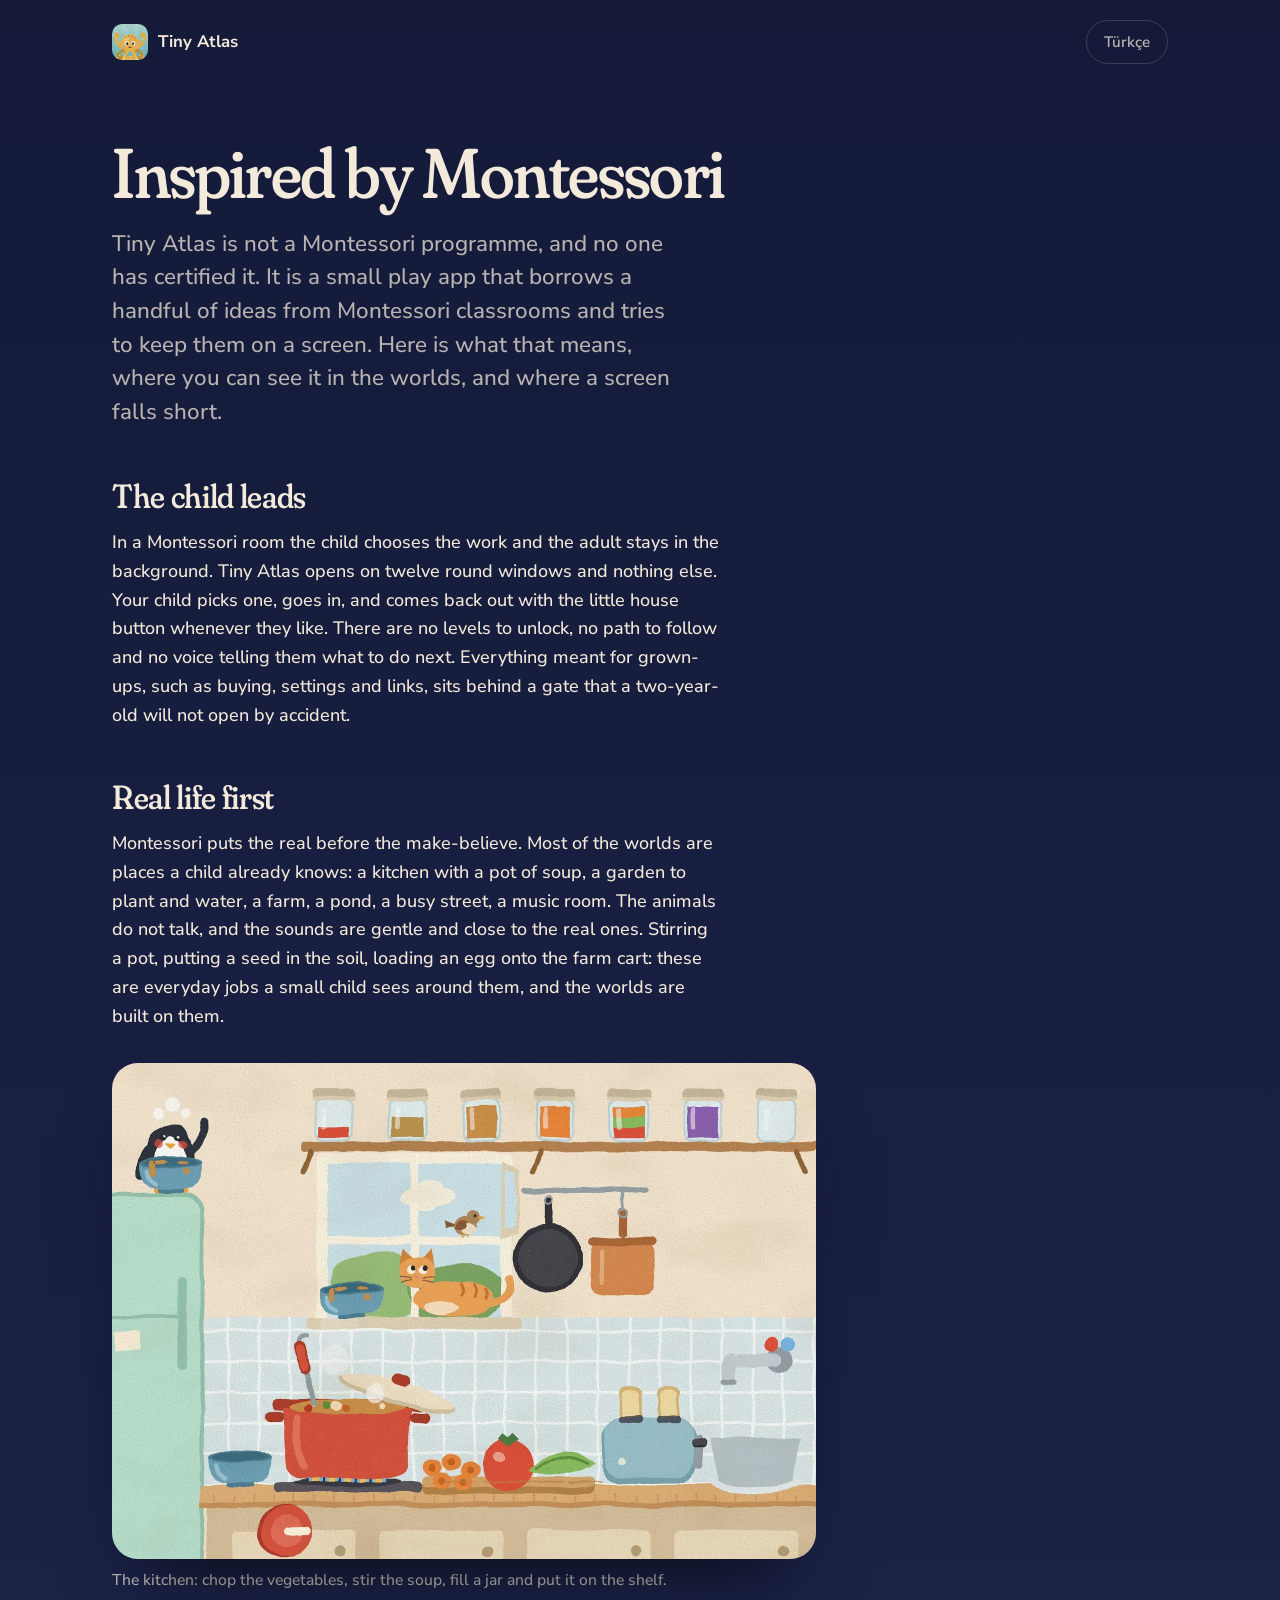
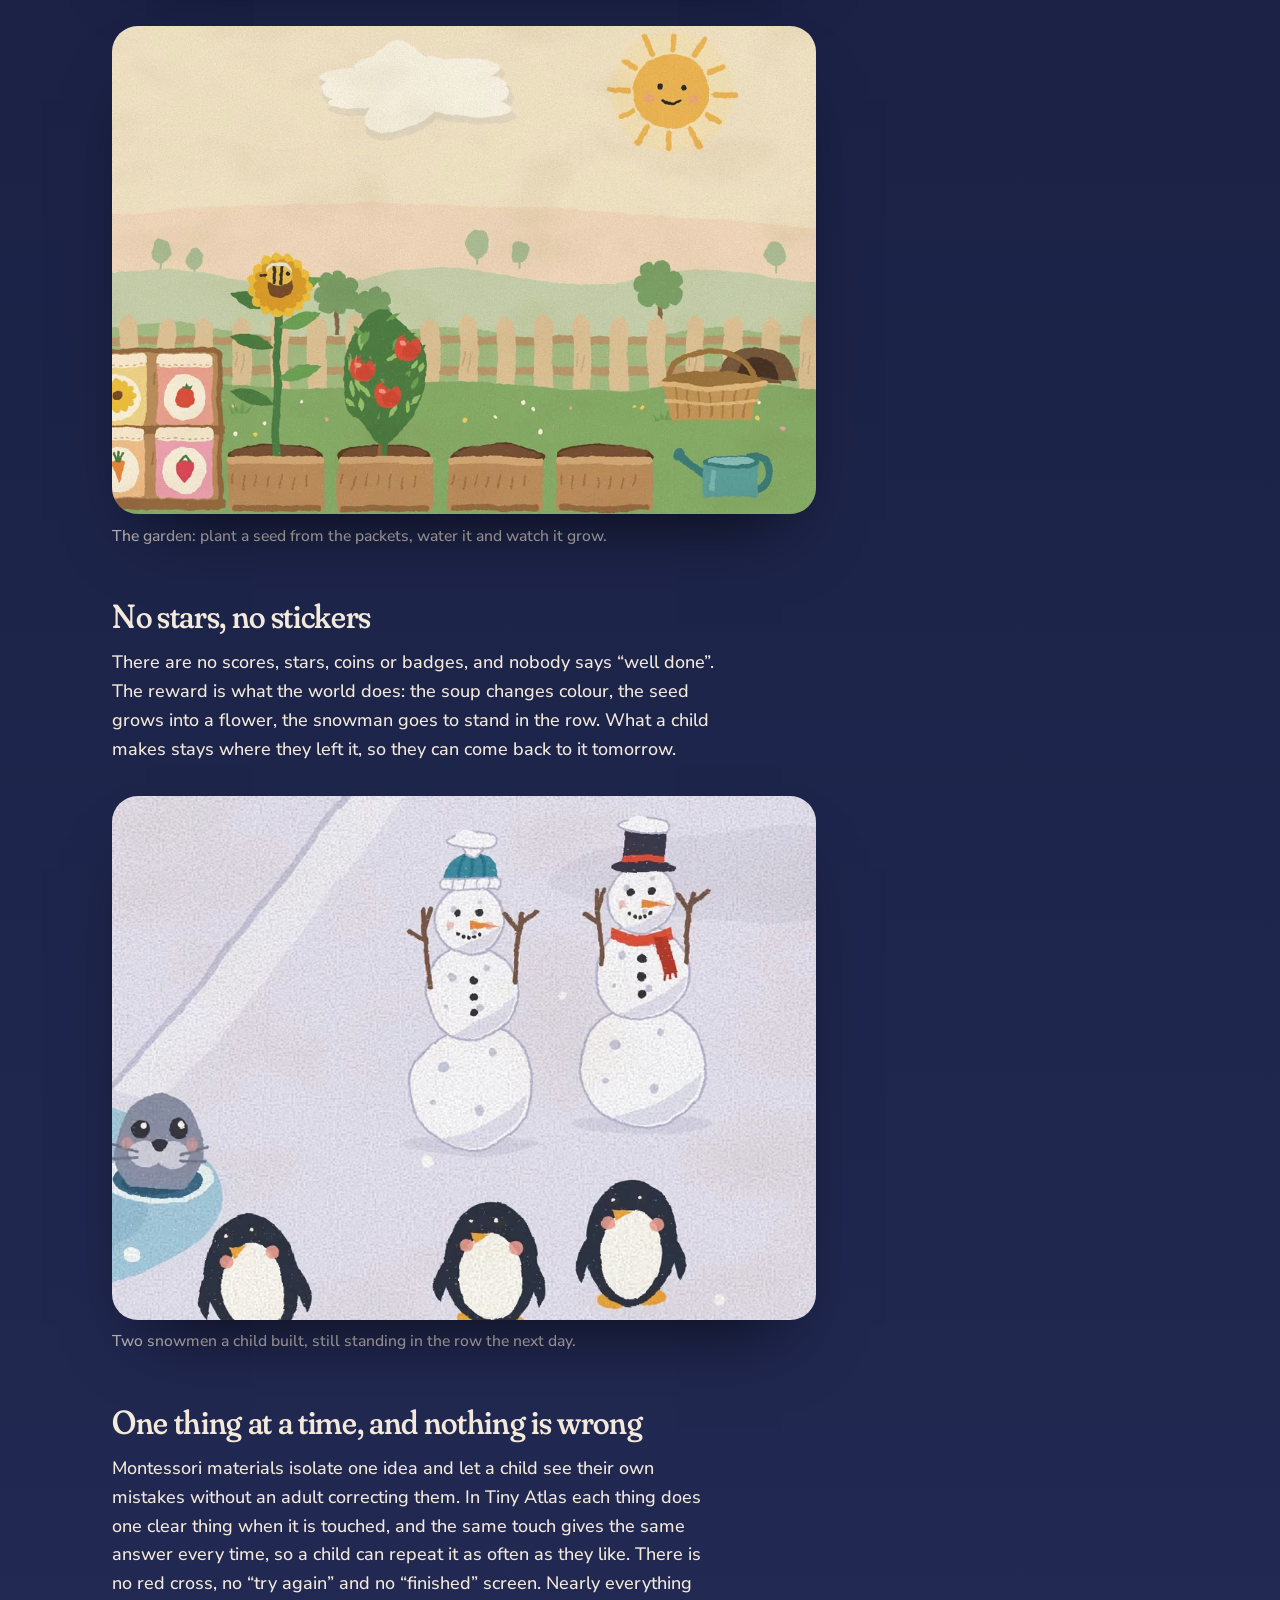
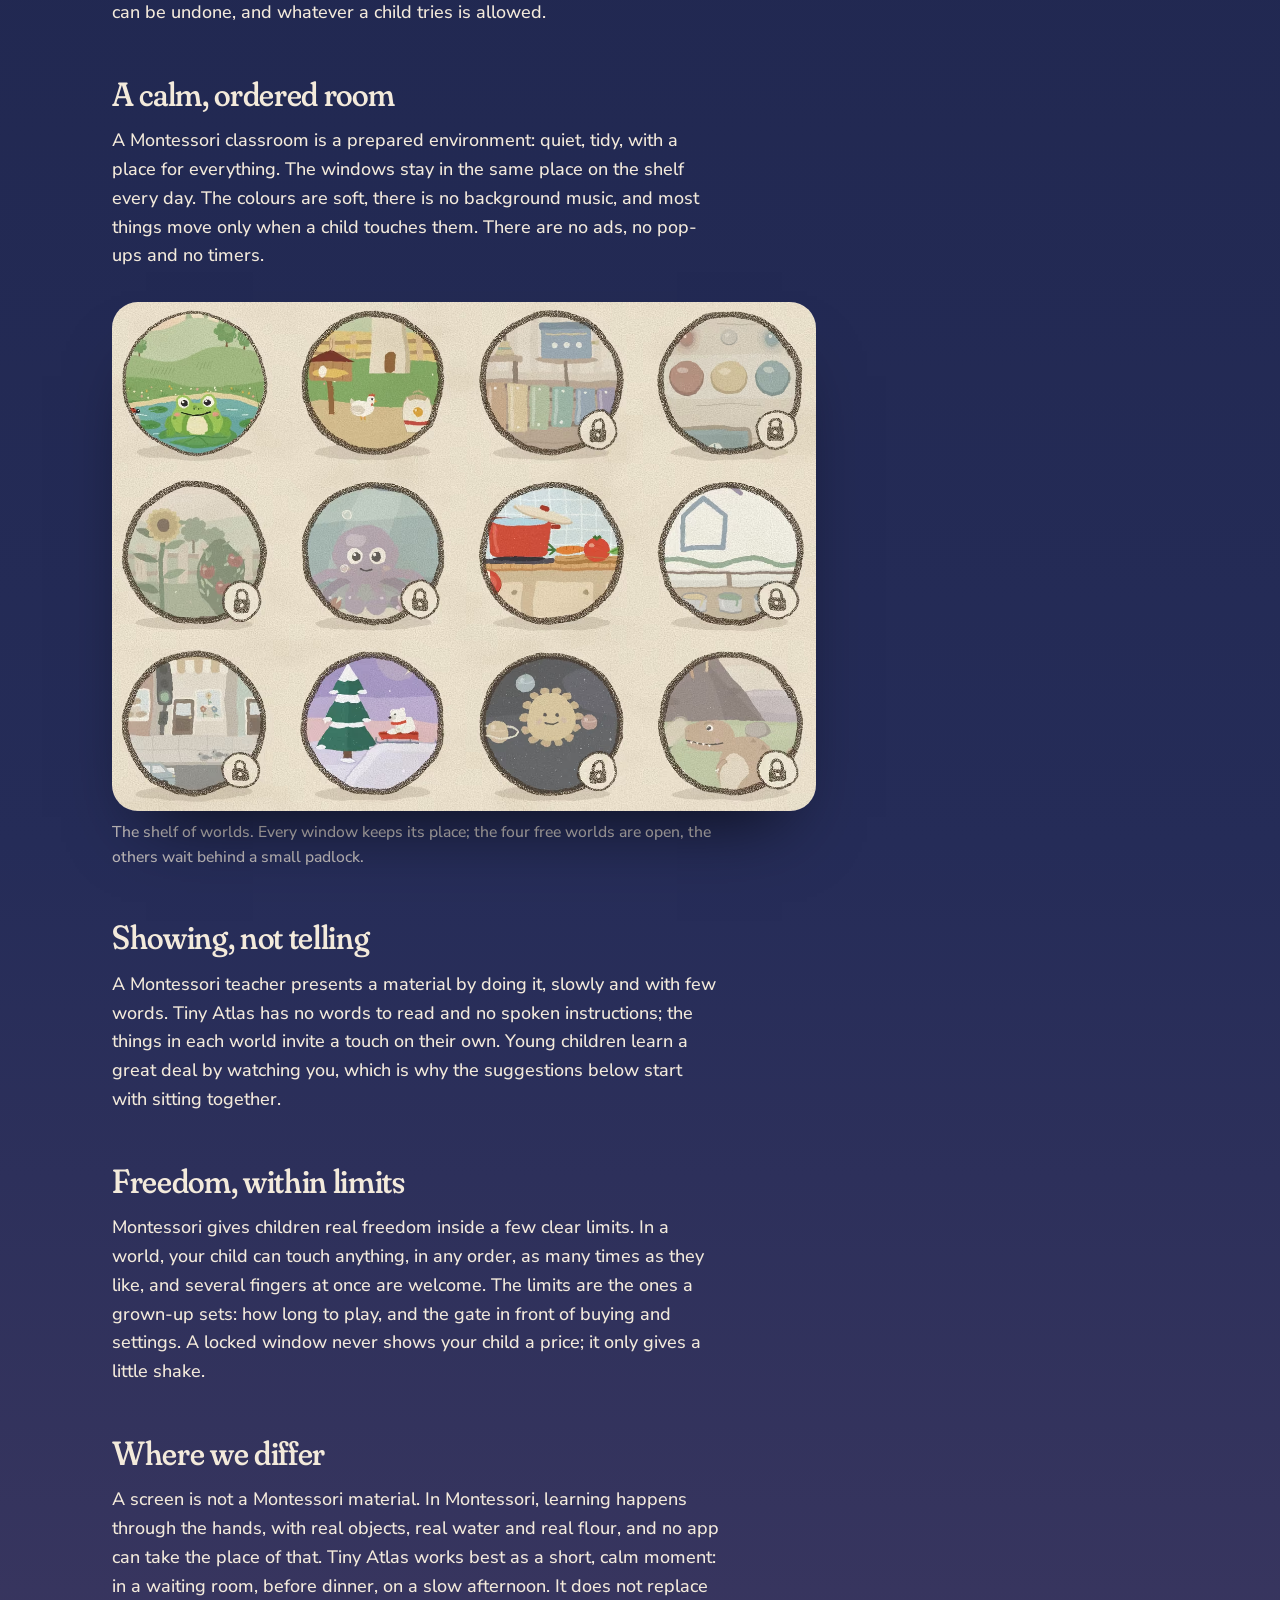
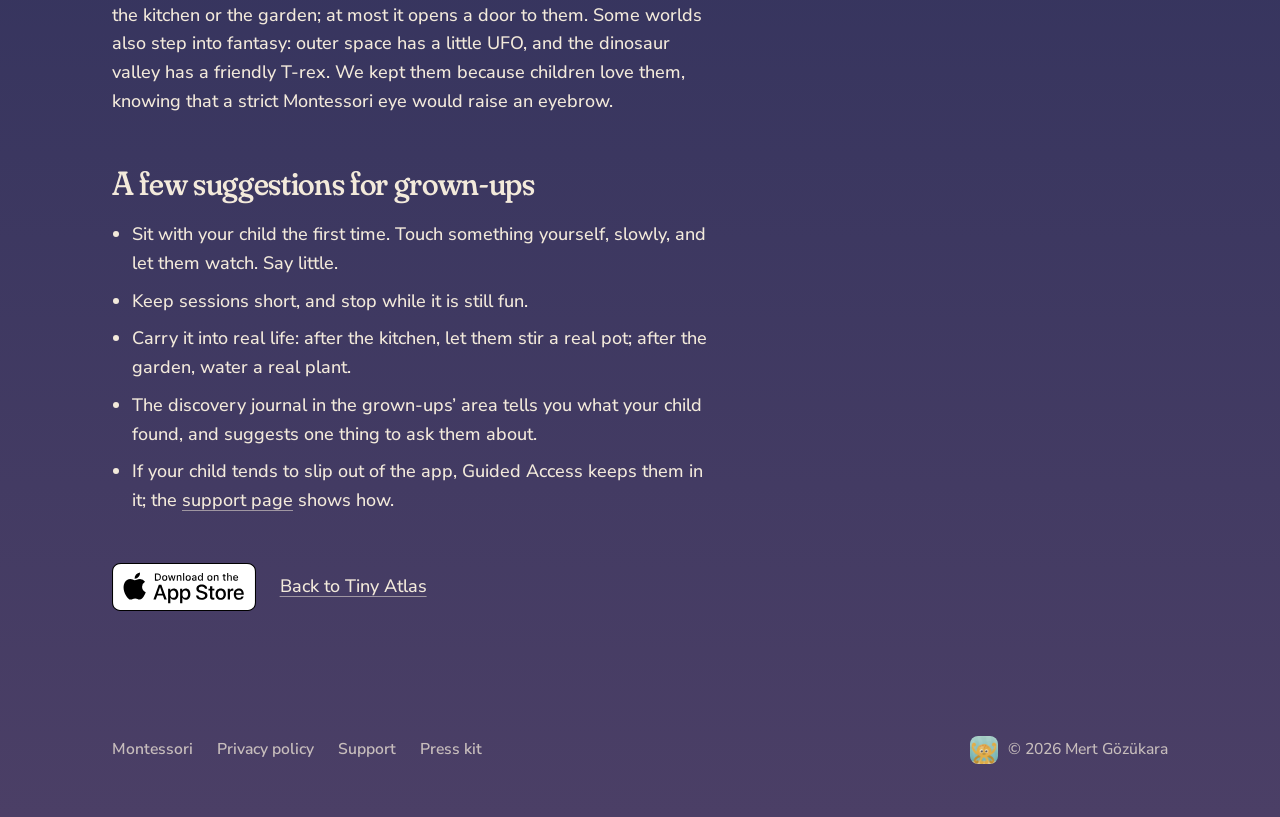
==== commit 40286f18: "Live on the App Store: Apple's white badge where "Coming soon" stood The app went live on 12 Novembe" ====
--- a/montessori/index.html
+++ b/montessori/index.html
@@ -95,8 +95,7 @@
   <h2>A few suggestions for grown-ups</h2>
   <ul class="tips"><li>Sit with your child the first time. Touch something yourself, slowly, and let them watch. Say little.</li><li>Keep sessions short, and stop while it is still fun.</li><li>Carry it into real life: after the kitchen, let them stir a real pot; after the garden, water a real plant.</li><li>The discovery journal in the grown-ups’ area tells you what your child found, and suggests one thing to ask them about.</li><li>If your child tends to slip out of the app, Guided Access keeps them in it; the <a href="/support/">support page</a> shows how.</li></ul>
   <div class="end">
-   <!-- App Store: Apple's official badge goes here once the app is live (see the landing page). -->
-   <p class="soon">Coming soon to the App Store</p>
+   <a class="store-badge" href="https://apps.apple.com/app/id6820293269"><img src="/assets/img/app-store-badge-en.svg" width="143" height="48" alt="Download on the App Store"></a>
    <a href="/">Back to Tiny Atlas</a>
   </div>
  </article>
--- a/assets/home.css
+++ b/assets/home.css
@@ -76,11 +76,14 @@
 .go:hover { background: #fff; }
 .soon { margin: 0; font-size: 1rem; font-weight: 600; color: var(--ivory-2); }
 
-/* The App Store badge, once the app is live: Apple's white badge belongs on this ground. The drawn stand-in
-   below keeps the badge's proportions for the day the official artwork goes in. */
-.badge { display: inline-flex; align-items: center; gap: 0.6rem; min-height: 54px; padding: 0.45rem 1.1rem 0.45rem 0.9rem; border-radius: 10px; border: 1px solid var(--ivory); color: var(--ivory); text-decoration: none; background: rgba(20, 26, 56, 0.4); }
-.badge:hover { background: var(--ivory); color: var(--night-0); }
-.badge img { height: 54px; width: auto; }
+/* Apple's white App Store badge, as Apple draws it: never recoloured, never under 40 px tall */
+.store-badge { display: inline-block; line-height: 0; border-radius: 10px; }
+.store-badge img { display: block; height: 54px; width: auto; }
+.article .store-badge img { height: 48px; }
+.store-badge:focus-visible { outline: 2px solid var(--ivory); outline-offset: 4px; }
+/* Beside the badge, the way to the worlds steps back to a line */
+.go--line { background: transparent; color: var(--ivory); box-shadow: inset 0 0 0 1px rgba(243, 234, 219, 0.55); }
+.go--line:hover { background: rgba(243, 234, 219, 0.1); }
 .store { margin: 0; }
 
 .stage { position: relative; width: min(100%, 40rem); margin: clamp(2rem, 5vw, 3rem) auto 0; padding: 5% 9% 7%; }
@@ -150,7 +153,7 @@
 .screen { position: relative; margin: 0 auto; max-width: 66rem; width: 100%; }
 .screen::before { content: ""; position: absolute; inset: -14% -10% -18%; z-index: 0; pointer-events: none; background: radial-gradient(closest-side, var(--tint, rgba(244, 207, 120, 0.28)), transparent 72%); transition: background .8s; }
 .screen-in {
-  position: relative; z-index: 1; aspect-ratio: 3 / 2; border-radius: 26px; overflow: hidden;
+  position: relative; z-index: 1; aspect-ratio: 2360 / 1640; border-radius: 26px; overflow: hidden;
   background: var(--well); background-size: cover; background-position: center;
   box-shadow: 0 1px 0 rgba(243, 234, 219, 0.12) inset, 0 60px 90px -40px rgba(0, 0, 0, 0.75);
 }
@@ -217,7 +220,7 @@
 
 /* The page's end: the store's place, on the first light */
 .band.end { text-align: center; }
-.store--end { display: flex; justify-content: center; text-align: center; }
+.store--end { display: flex; flex-direction: column; align-items: center; gap: 1rem; text-align: center; }
 
 /* Footer on the landing: the landing's own width */
 .home .foot { max-width: var(--page); padding: var(--step) var(--pad) 2.5rem; }
